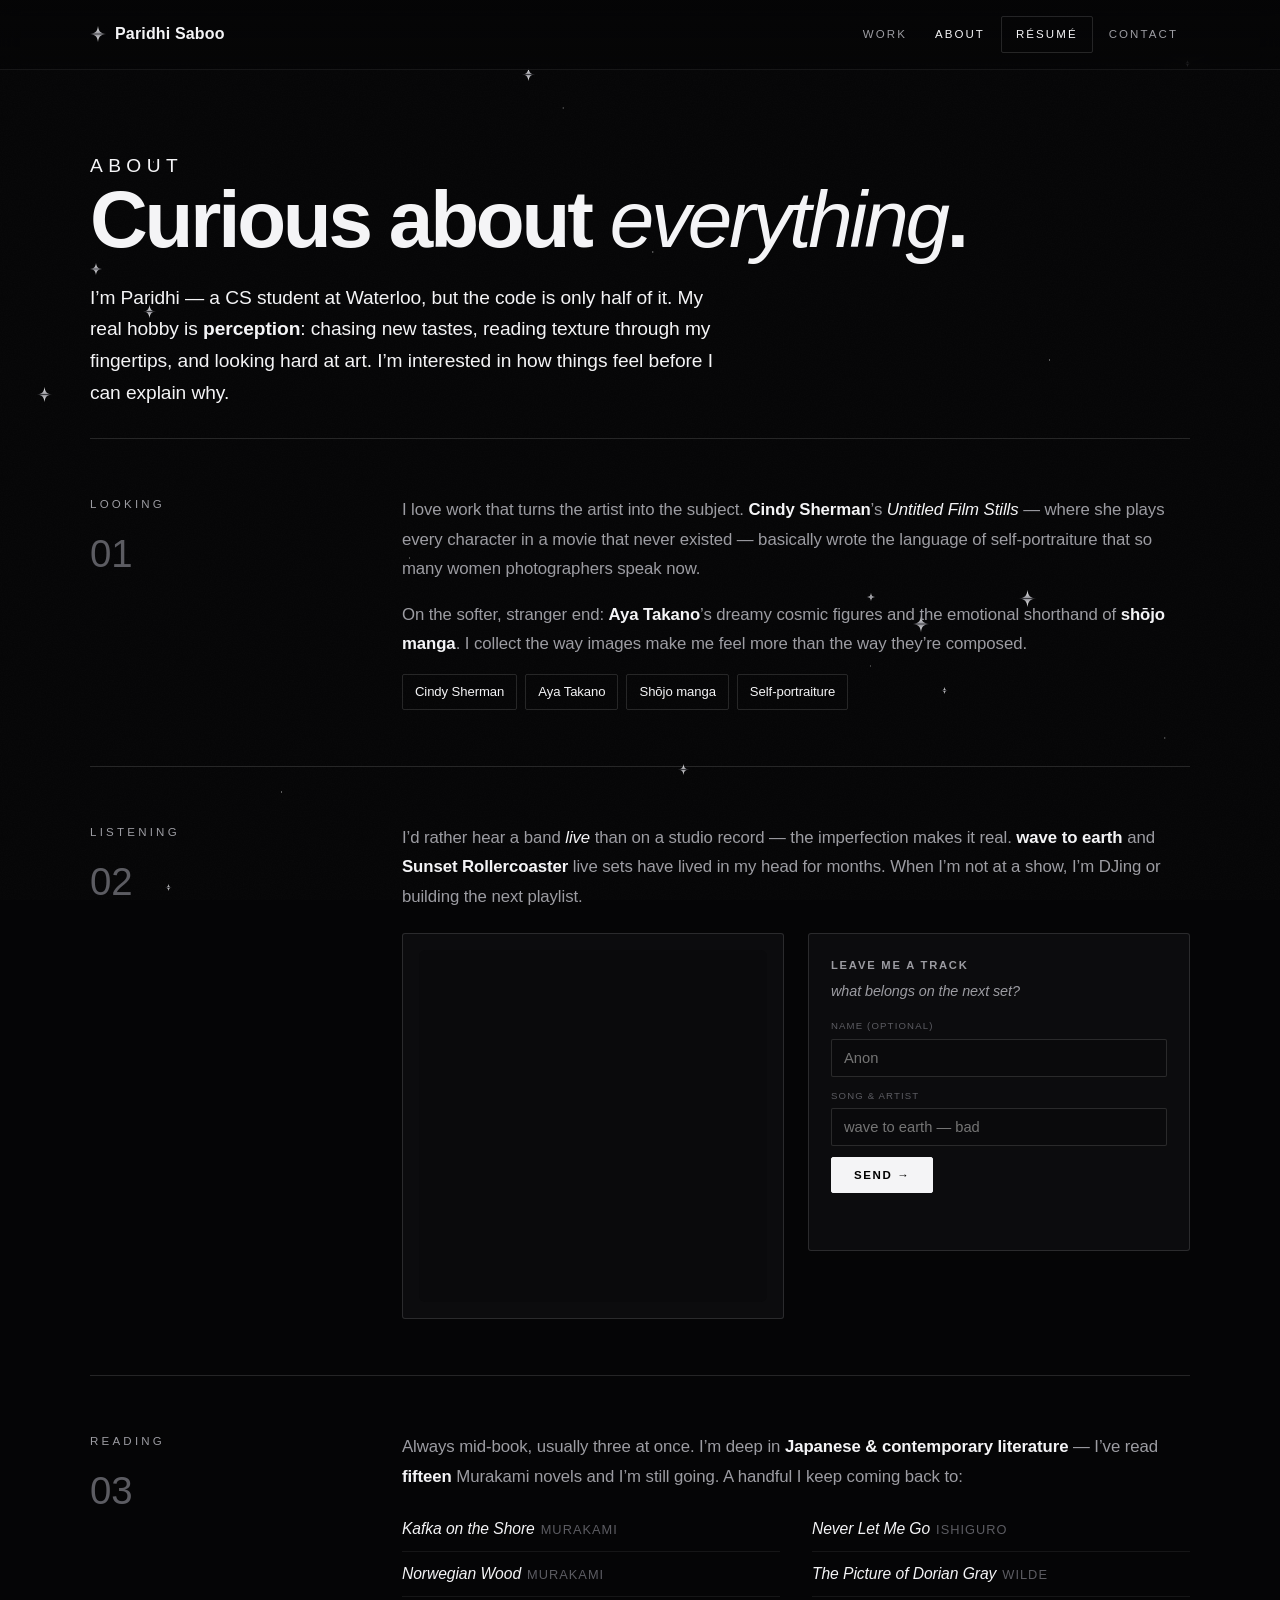
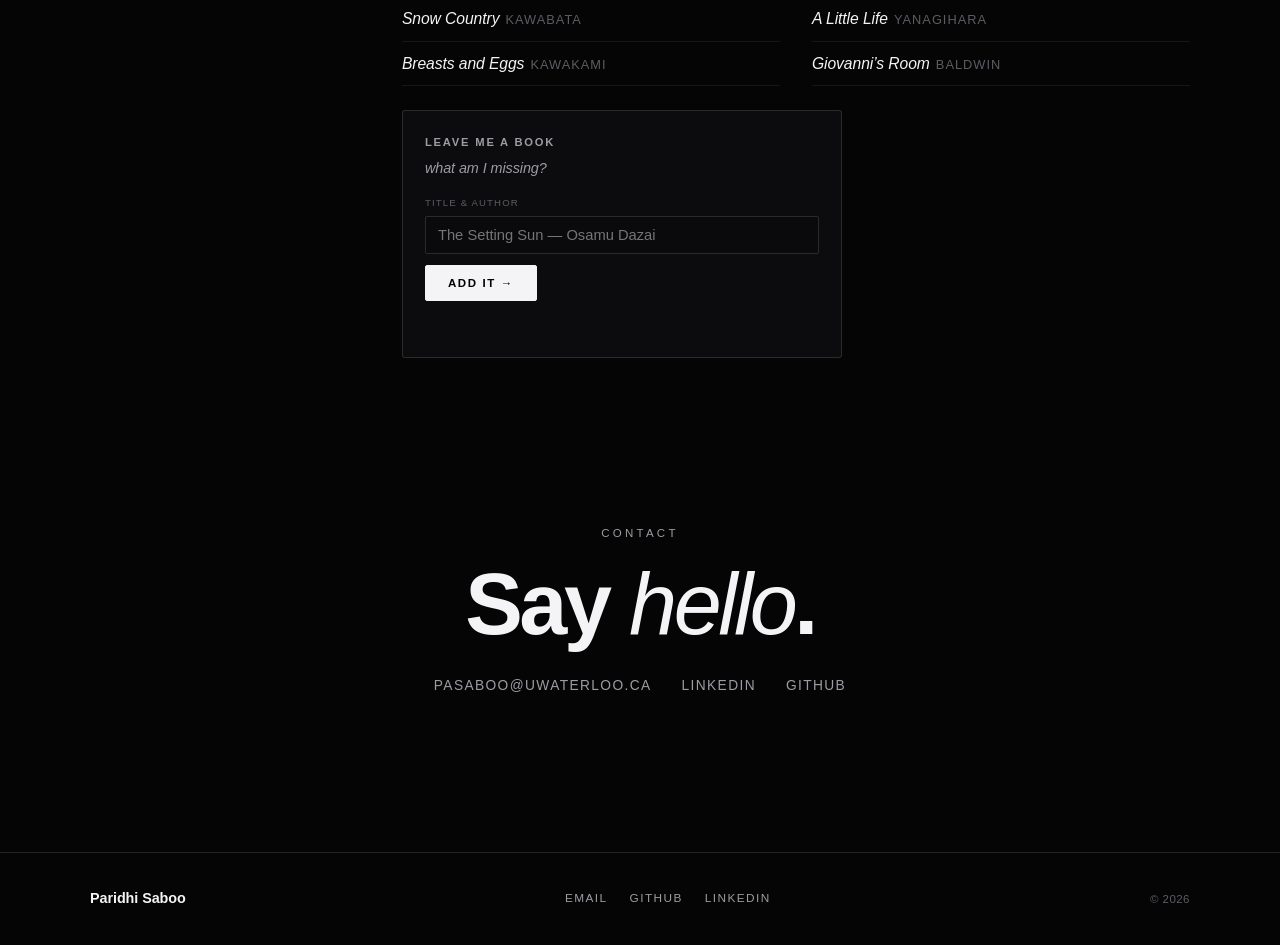
==== about.html @ 2d3c6f8d "Monochrome multi-page redesign + resume" ====
<!DOCTYPE html>
<html lang="en">
<head>
<meta charset="UTF-8" />
<meta name="viewport" content="width=device-width, initial-scale=1.0" />
<title>About — Paridhi Saboo</title>
<meta name="description" content="The other half of Paridhi Saboo — perception, art, live music, and a deep shelf of Japanese and contemporary literature." />
<link rel="stylesheet" href="styles.css" />
</head>
<body>
<svg width="0" height="0" style="position:absolute" aria-hidden="true"><defs>
  <linearGradient id="chrome" x1="0" y1="0" x2="0" y2="1">
    <stop offset="0" stop-color="#ffffff"/><stop offset=".44" stop-color="#9a9aa0"/><stop offset=".5" stop-color="#37373b"/><stop offset=".56" stop-color="#9a9aa0"/><stop offset="1" stop-color="#ffffff"/>
  </linearGradient>
  <symbol id="spark" viewBox="0 0 100 100"><path d="M50 0 C54 34 66 46 100 50 C66 54 54 66 50 100 C46 66 34 54 0 50 C34 46 46 34 50 0 Z" fill="url(#chrome)"/></symbol>
</defs></svg>

<div class="sky" aria-hidden="true"><div class="stars"></div><div class="grain"></div><div id="sparkles"></div></div>

<header class="nav">
  <div class="nav-in">
    <a class="wordmark" href="index.html"><span class="star"><svg width="16" height="16"><use href="#spark"/></svg></span> Paridhi Saboo</a>
    <nav class="nav-links">
      <a href="work.html">Work</a>
      <a href="about.html" class="active">About</a>
      <a href="resume.pdf" target="_blank" rel="noopener" class="res">Résumé</a>
      <a href="mailto:pasaboo@uwaterloo.ca">Contact</a>
    </nav>
  </div>
</header>

<main class="wrap">
<section class="about-hero reveal">
  <p class="eyebrow">About</p>
  <h1>Curious about <em>everything</em>.</h1>
  <p>I&rsquo;m Paridhi — a CS student at Waterloo, but the code is only half of it. My real hobby is <b>perception</b>: chasing new tastes, reading texture through my fingertips, and looking hard at art. I&rsquo;m interested in how things feel before I can explain why.</p>
</section>

<!-- LOOKING -->
<section class="about-block reveal">
  <div class="tag-col"><p class="eyebrow">Looking</p><span class="idx">01</span></div>
  <div class="body">
    <p>I love work that turns the artist into the subject. <b>Cindy Sherman</b>&rsquo;s <em>Untitled Film Stills</em> — where she plays every character in a movie that never existed — basically wrote the language of self-portraiture that so many women photographers speak now.</p>
    <p>On the softer, stranger end: <b>Aya Takano</b>&rsquo;s dreamy cosmic figures and the emotional shorthand of <b>shōjo manga</b>. I collect the way images make me feel more than the way they&rsquo;re composed.</p>
    <ul class="namelist"><li>Cindy Sherman</li><li>Aya Takano</li><li>Shōjo manga</li><li>Self-portraiture</li></ul>
  </div>
</section>

<!-- LISTENING -->
<section class="about-block reveal">
  <div class="tag-col"><p class="eyebrow">Listening</p><span class="idx">02</span></div>
  <div class="body">
    <p>I&rsquo;d rather hear a band <em>live</em> than on a studio record — the imperfection makes it real. <b>wave to earth</b> and <b>Sunset Rollercoaster</b> live sets have lived in my head for months. When I&rsquo;m not at a show, I&rsquo;m DJing or building the next playlist.</p>
    <div class="music-row">
      <div class="player-frame">
        <iframe title="Paridhi's playlist" src="https://open.spotify.com/embed/playlist/3LbTGxZdEREpLJGWOCsDWL?utm_source=generator&theme=0" height="352" allow="autoplay; clipboard-write; encrypted-media; fullscreen; picture-in-picture" loading="lazy"></iframe>
      </div>
      <div class="recbox">
        <h4>Leave me a track</h4>
        <p class="sub">what belongs on the next set?</p>
        <form id="songForm">
          <label for="s-name">Name (optional)</label>
          <input id="s-name" name="name" type="text" placeholder="Anon" autocomplete="name" />
          <label for="s-song">Song &amp; artist</label>
          <input id="s-song" name="song" type="text" placeholder="wave to earth — bad" required />
          <button type="submit">Send →</button>
          <p class="ok" id="s-ok" role="status"></p>
        </form>
      </div>
    </div>
  </div>
</section>

<!-- READING -->
<section class="about-block reveal">
  <div class="tag-col"><p class="eyebrow">Reading</p><span class="idx">03</span></div>
  <div class="body">
    <p>Always mid-book, usually three at once. I&rsquo;m deep in <b>Japanese &amp; contemporary literature</b> — I&rsquo;ve read <b>fifteen</b> Murakami novels and I&rsquo;m still going. A handful I keep coming back to:</p>
    <ul class="readlist">
      <li><span class="ti">Kafka on the Shore</span><span class="au">Murakami</span></li>
      <li><span class="ti">Norwegian Wood</span><span class="au">Murakami</span></li>
      <li><span class="ti">Snow Country</span><span class="au">Kawabata</span></li>
      <li><span class="ti">Breasts and Eggs</span><span class="au">Kawakami</span></li>
      <li><span class="ti">Never Let Me Go</span><span class="au">Ishiguro</span></li>
      <li><span class="ti">The Picture of Dorian Gray</span><span class="au">Wilde</span></li>
      <li><span class="ti">A Little Life</span><span class="au">Yanagihara</span></li>
      <li><span class="ti">Giovanni&rsquo;s Room</span><span class="au">Baldwin</span></li>
    </ul>
    <div class="recbox" style="margin-top:24px; max-width:440px">
      <h4>Leave me a book</h4>
      <p class="sub">what am I missing?</p>
      <form id="bookForm">
        <label for="b-title">Title &amp; author</label>
        <input id="b-title" name="title" type="text" placeholder="The Setting Sun — Osamu Dazai" required />
        <button type="submit">Add it →</button>
        <p class="ok" id="b-ok" role="status"></p>
      </form>
    </div>
  </div>
</section>

<section class="contact reveal">
  <p class="eyebrow">Contact</p>
  <h2>Say <em>hello</em>.</h2>
  <div class="clinks">
    <a href="mailto:pasaboo@uwaterloo.ca">pasaboo@uwaterloo.ca</a>
    <a href="https://www.linkedin.com/in/paridhisaboo" target="_blank" rel="noopener">LinkedIn</a>
    <a href="https://github.com/paridhisaboo" target="_blank" rel="noopener">GitHub</a>
  </div>
</section>
</main>

<footer class="foot">
  <div class="foot-in">
    <div class="fm">Paridhi Saboo</div>
    <div class="foot-links">
      <a href="mailto:pasaboo@uwaterloo.ca">Email</a>
      <a href="https://github.com/paridhisaboo" target="_blank" rel="noopener">GitHub</a>
      <a href="https://www.linkedin.com/in/paridhisaboo" target="_blank" rel="noopener">LinkedIn</a>
    </div>
    <div class="cp">© 2026</div>
  </div>
</footer>

<script src="script.js"></script>
</body>
</html>
---- styles.css ----
/* ================= Paridhi Saboo — shared styles =================
   Monochrome chrome. Helvetica. Black / white / grey. */
:root{
  --black:#050506;
  --panel:#0C0C0E;
  --panel-2:#141416;
  --white:#F4F4F6;
  --grey:#9C9CA2;
  --grey-dim:#5C5C62;
  --line:rgba(255,255,255,.13);
  --line-soft:rgba(255,255,255,.07);
  --sans:"Helvetica Neue",Helvetica,Arial,sans-serif;
  --chrome:linear-gradient(180deg,#ffffff 0%,#dcdce0 22%,#8b8b92 46%,#48484d 50%,#8b8b92 54%,#e2e2e6 78%,#ffffff 100%);
  --maxw:1160px;
}
*{box-sizing:border-box}
html{scroll-behavior:smooth}
body{
  margin:0; background:var(--black); color:var(--white);
  font-family:var(--sans); font-weight:400; line-height:1.65; letter-spacing:-.005em;
  -webkit-font-smoothing:antialiased; text-rendering:optimizeLegibility; overflow-x:hidden;
}
a{color:inherit; text-decoration:none}
img{max-width:100%}
::selection{background:#fff; color:#000}

/* starfield + chrome sparkles */
.sky{position:fixed; inset:0; z-index:0; pointer-events:none; overflow:hidden}
.sky .stars{position:absolute; inset:0; opacity:.7;
  background-image:
    radial-gradient(1px 1px at 12% 18%,#fff,transparent),radial-gradient(1px 1px at 32% 62%,#bfbfbf,transparent),
    radial-gradient(1px 1px at 51% 28%,#fff,transparent),radial-gradient(1px 1px at 68% 74%,#a8a8a8,transparent),
    radial-gradient(1px 1px at 82% 40%,#fff,transparent),radial-gradient(1px 1px at 91% 82%,#cfcfcf,transparent),
    radial-gradient(1px 1px at 22% 88%,#fff,transparent),radial-gradient(1px 1px at 44% 12%,#bdbdbd,transparent);
  background-repeat:no-repeat}
.sky .grain{position:absolute; inset:0; opacity:.4; mix-blend-mode:overlay;
  background-image:url("data:image/svg+xml,%3Csvg xmlns='http://www.w3.org/2000/svg' width='180' height='180'%3E%3Cfilter id='n'%3E%3CfeTurbulence type='fractalNoise' baseFrequency='0.82' numOctaves='2'/%3E%3CfeColorMatrix type='saturate' values='0'/%3E%3C/filter%3E%3Crect width='100%25' height='100%25' filter='url(%23n)' opacity='0.06'/%3E%3C/svg%3E")}
#sparkles svg{position:absolute; animation:tw 5s ease-in-out infinite}
@keyframes tw{0%,100%{opacity:.35; transform:scale(.85) rotate(var(--r,0deg))}50%{opacity:1; transform:scale(1.05) rotate(var(--r,0deg))}}

main,header,footer{position:relative; z-index:1}
.wrap{max-width:var(--maxw); margin:0 auto; padding:0 30px}
.chrome{background:var(--chrome); -webkit-background-clip:text; background-clip:text; -webkit-text-fill-color:transparent; color:transparent}
.star{display:inline-block; line-height:0}

/* ---------------- nav ---------------- */
.nav{position:sticky; top:0; z-index:60; backdrop-filter:blur(12px);
  background:linear-gradient(rgba(5,5,6,.92),rgba(5,5,6,.55)); border-bottom:1px solid var(--line-soft)}
.nav-in{max-width:var(--maxw); margin:0 auto; padding:16px 30px; display:flex; align-items:center; justify-content:space-between}
.wordmark{font-weight:700; font-size:1rem; letter-spacing:.01em; display:flex; align-items:center; gap:9px}
.nav-links{display:flex; gap:4px; align-items:center}
.nav-links a{font-size:.72rem; font-weight:500; text-transform:uppercase; letter-spacing:.18em; color:var(--grey); padding:8px 12px; transition:.16s}
.nav-links a:hover{color:var(--white)}
.nav-links a.active{color:var(--white)}
.nav-links a.res{color:var(--white); border:1px solid var(--line); border-radius:2px; padding:8px 14px}
.nav-links a.res:hover{background:var(--white); color:#000}
@media(max-width:560px){
  .nav-in{flex-wrap:wrap; gap:10px 0}
  .nav-links{flex-wrap:wrap; gap:0}
  .nav-links a{padding:6px 9px; letter-spacing:.1em; font-size:.66rem}
  .nav-links a.res{padding:6px 10px}
}

/* ---------------- buttons ---------------- */
.btn{display:inline-block; font-size:.74rem; font-weight:600; text-transform:uppercase; letter-spacing:.16em;
  padding:15px 28px; border:1px solid var(--white); color:var(--white); background:transparent; border-radius:2px; cursor:pointer; transition:.18s}
.btn:hover{background:var(--white); color:#000}
.btn.primary{background:var(--white); color:#000}
.btn.primary:hover{background:transparent; color:var(--white)}
.btn:focus-visible{outline:2px solid var(--grey); outline-offset:3px}

/* ---------------- section header ---------------- */
.eyebrow{font-size:.72rem; font-weight:500; text-transform:uppercase; letter-spacing:.28em; color:var(--grey); margin:0}
.sec{padding:96px 0 8px}
.sec-head{margin-bottom:52px}
.sec-head .eyebrow{margin-bottom:16px}
.sec-head h2{font-family:var(--sans); font-weight:700; font-size:clamp(2rem,5vw,3.2rem); margin:0; letter-spacing:-.03em; line-height:.98}
.sec-head h2 em{font-weight:300; font-style:italic}

/* ---------------- hero (home) ---------------- */
.hero{min-height:88vh; display:flex; align-items:center; padding:70px 0 40px; position:relative}
.hero-grid{display:grid; grid-template-columns:1.25fr .75fr; gap:40px; align-items:center; width:100%}
@media(max-width:900px){ .hero-grid{grid-template-columns:1fr} .hero{min-height:auto; padding-top:56px} }
.hero .eyebrow{margin-bottom:22px}
.hero h1{font-weight:700; font-size:clamp(3.4rem,10vw,7rem); line-height:.9; letter-spacing:-.045em; margin:0 0 26px}
.hero h1 em{font-weight:300; font-style:italic; letter-spacing:-.02em}
.hero .lede{font-size:clamp(1.05rem,2vw,1.28rem); font-weight:300; color:var(--white); max-width:44ch; margin:0 0 16px}
.hero .lede b{font-weight:700}
.hero .sub{font-size:.98rem; color:var(--grey); max-width:48ch; margin:0 0 34px}
.hero .cta{display:flex; gap:14px; flex-wrap:wrap}
.hero-art{display:grid; place-items:center; min-height:300px}
.spin-slow{animation:spin 20s linear infinite; transform-origin:center}
@keyframes spin{to{transform:rotate(360deg)}}

/* ---------------- home: selected work list ---------------- */
.work-list{border-top:1px solid var(--line)}
.work-row{display:grid; grid-template-columns:44px 1.1fr 1.5fr auto; gap:20px; align-items:center;
  padding:26px 8px; border-bottom:1px solid var(--line); transition:.2s; position:relative}
.work-row:hover{background:var(--panel); padding-left:20px; padding-right:20px}
.work-row .wr-num{font-size:.82rem; color:var(--grey-dim); font-weight:500}
.work-row .wr-title{font-size:1.5rem; font-weight:700; letter-spacing:-.02em}
.work-row:hover .wr-title{background:var(--chrome); -webkit-background-clip:text; background-clip:text; -webkit-text-fill-color:transparent}
.work-row .wr-desc{font-size:.98rem; color:var(--grey); font-style:italic; font-weight:300}
.work-row .wr-arrow{font-size:1.2rem; color:var(--grey); transition:.2s}
.work-row:hover .wr-arrow{color:var(--white); transform:translate(3px,-3px)}
@media(max-width:760px){ .work-row{grid-template-columns:34px 1fr auto; gap:12px} .work-row .wr-desc{display:none} }

/* tags */
.tags{display:flex; flex-wrap:wrap; gap:7px}
.tag{font-size:.66rem; font-weight:500; text-transform:uppercase; letter-spacing:.1em; color:var(--grey); border:1px solid var(--line); padding:4px 9px; border-radius:2px}

/* ---------------- skills strip ---------------- */
.skills{display:grid; grid-template-columns:repeat(4,1fr); gap:0; border:1px solid var(--line)}
@media(max-width:760px){ .skills{grid-template-columns:1fr 1fr} }
.skillcol{padding:24px; border-right:1px solid var(--line)}
.skillcol:last-child{border-right:0}
@media(max-width:760px){ .skillcol{border-right:1px solid var(--line); border-bottom:1px solid var(--line)} }
.skillcol h4{font-size:.68rem; font-weight:600; text-transform:uppercase; letter-spacing:.16em; color:var(--grey); margin:0 0 14px}
.skillcol ul{list-style:none; margin:0; padding:0; display:flex; flex-direction:column; gap:7px}
.skillcol li{font-size:.92rem; color:var(--white)}

/* ---------------- work page: project blocks ---------------- */
.project{padding:60px 0; border-top:1px solid var(--line); display:grid; grid-template-columns:1fr 1fr; gap:48px; align-items:start; scroll-margin-top:90px}
.project:first-of-type{border-top:0}
.project.flip .p-info{order:2}.project.flip .p-graphic{order:1}
@media(max-width:840px){ .project,.project.flip{grid-template-columns:1fr; gap:30px} .project.flip .p-info{order:1}.project.flip .p-graphic{order:2} }
.p-info .p-top{display:flex; align-items:baseline; gap:14px; margin-bottom:8px}
.p-info .p-num{font-size:.82rem; color:var(--grey-dim)}
.p-info h3{font-size:2rem; font-weight:700; letter-spacing:-.025em; margin:0; line-height:1}
.p-info .hook{font-size:1.18rem; font-weight:300; font-style:italic; color:var(--white); margin:0 0 18px}
.p-info .elab{font-size:.98rem; color:var(--grey); margin:0 0 20px; line-height:1.72}
.p-info ul{list-style:none; margin:0 0 22px; padding:0; display:flex; flex-direction:column; gap:9px}
.p-info li{position:relative; padding-left:22px; font-size:.94rem; color:var(--white)}
.p-info li::before{content:"✦"; position:absolute; left:0; top:1px; font-size:.72rem; background:var(--chrome); -webkit-background-clip:text; background-clip:text; -webkit-text-fill-color:transparent}
.p-info li b{font-weight:700}
.p-meta{display:flex; align-items:center; justify-content:space-between; gap:16px; flex-wrap:wrap; margin-top:6px}
.repo{font-size:.72rem; font-weight:600; text-transform:uppercase; letter-spacing:.14em; color:var(--white); border-bottom:1px solid var(--white); padding-bottom:3px; transition:.16s}
.repo:hover{color:var(--grey); border-color:var(--grey)}

/* infographic */
.p-graphic{background:var(--panel); border:1px solid var(--line); border-radius:3px; padding:30px 28px; position:relative}
.p-graphic .gt{font-size:.64rem; font-weight:500; text-transform:uppercase; letter-spacing:.2em; color:var(--grey-dim); margin:0 0 22px; text-align:center}
.p-graphic .corner{position:absolute; top:16px; right:18px}

.bars{display:flex; flex-direction:column; gap:15px}
.barrow{display:flex; align-items:center; gap:12px}
.barrow .lab{flex:0 0 66px; font-size:.72rem; text-transform:uppercase; letter-spacing:.06em; color:var(--grey); text-align:right}
.track{flex:1; height:20px; background:rgba(255,255,255,.06); border:1px solid var(--line-soft); overflow:hidden}
.meter{height:100%; width:0; transition:width 1.2s cubic-bezier(.2,.8,.25,1)}
.in .meter.slow{width:100%; background:repeating-linear-gradient(45deg,#4a4a4e 0 7px,#3a3a3e 7px 14px)}
.in .meter.fast{width:8%; background:var(--white)}
.val{flex:0 0 52px; font-size:.74rem; color:var(--white)}
.speedup{margin-top:18px; text-align:center}
.speedup b{font-size:1.9rem; font-weight:700; letter-spacing:-.02em}
.speedup span{display:block; font-size:.6rem; text-transform:uppercase; letter-spacing:.18em; color:var(--grey-dim); margin-top:4px}

.donutwrap{display:flex; align-items:center; gap:22px; justify-content:center; flex-wrap:wrap}
.donut{position:relative; width:124px; height:124px}
.donut svg{transform:rotate(-90deg)}
.donut .arc{stroke:var(--white); stroke-dasharray:326.7; stroke-dashoffset:326.7; transition:stroke-dashoffset 1.5s ease .1s}
.in .donut .arc{stroke-dashoffset:19.6}
.donut .ctr{position:absolute; inset:0; display:grid; place-items:center; text-align:center}
.donut .ctr b{font-size:1.8rem; font-weight:700; letter-spacing:-.02em}
.donut .ctr span{font-size:.56rem; text-transform:uppercase; letter-spacing:.14em; color:var(--grey-dim)}
.legend{display:flex; flex-direction:column; gap:10px; font-size:.82rem; color:var(--grey)}
.legend i{display:inline-block; width:10px; height:10px; margin-right:9px; border:1px solid var(--line)}
.substat{margin-top:18px; text-align:center; font-size:.72rem; color:var(--grey-dim)}
.substat b{color:var(--white)}

.pipe{display:flex; align-items:stretch; justify-content:center; gap:5px; flex-wrap:wrap}
.pnode{flex:1; min-width:66px; text-align:center; background:rgba(255,255,255,.03); border:1px solid var(--line); padding:12px 6px; opacity:0; transform:translateY(9px); transition:.5s}
.in .pnode{opacity:1; transform:none}
.in .pnode:nth-child(1){transition-delay:.05s}.in .pnode:nth-child(2){transition-delay:.2s}.in .pnode:nth-child(3){transition-delay:.35s}.in .pnode:nth-child(4){transition-delay:.5s}.in .pnode:nth-child(5){transition-delay:.65s}
.pnode .ic{font-size:1.2rem; filter:grayscale(1) contrast(1.1)}
.pnode .t{font-size:.6rem; text-transform:uppercase; letter-spacing:.04em; color:var(--grey); margin-top:5px; line-height:1.2}
.pbadges{display:flex; gap:6px; justify-content:center; flex-wrap:wrap; margin-top:18px}
.pbadge{font-size:.62rem; text-transform:uppercase; letter-spacing:.08em; color:var(--grey); border:1px solid var(--line); padding:4px 9px}

.arch{display:grid; grid-template-columns:1fr 1fr; gap:10px}
.abox{background:rgba(255,255,255,.03); border:1px solid var(--line); padding:13px 8px; text-align:center; font-size:.72rem; color:var(--white); opacity:0; transform:scale(.93); transition:.45s}
.in .abox{opacity:1; transform:none}
.in .abox:nth-child(2){transition-delay:.12s}.in .abox:nth-child(3){transition-delay:.24s}.in .abox:nth-child(4){transition-delay:.36s}
.abox .ic{font-size:1.1rem; display:block; margin-bottom:4px; filter:grayscale(1)}
.arch-note{grid-column:1/-1; text-align:center; font-size:.66rem; text-transform:uppercase; letter-spacing:.08em; color:var(--grey-dim); margin-top:6px}
.arch-note b{color:var(--white)}

/* ---------------- about page ---------------- */
.about-hero{padding:80px 0 30px}
.about-hero h1{font-size:clamp(2.6rem,7vw,5rem); font-weight:700; letter-spacing:-.04em; line-height:.95; margin:0 0 24px}
.about-hero h1 em{font-weight:300; font-style:italic}
.about-hero p{font-size:1.2rem; font-weight:300; color:var(--white); max-width:60ch; margin:0}
.about-block{padding:56px 0; border-top:1px solid var(--line); display:grid; grid-template-columns:.34fr 1fr; gap:44px}
@media(max-width:800px){ .about-block{grid-template-columns:1fr; gap:18px} }
.about-block .tag-col .eyebrow{margin:0}
.about-block .tag-col .idx{font-size:2.4rem; font-weight:300; color:var(--grey-dim); margin-top:8px; display:block}
.about-block .body p{font-size:1.05rem; color:var(--grey); margin:0 0 16px; line-height:1.75}
.about-block .body p b{color:var(--white); font-weight:600}
.about-block .body p em{color:var(--white); font-style:italic}
.namelist{list-style:none; margin:14px 0 0; padding:0; display:flex; flex-wrap:wrap; gap:8px}
.namelist li{font-size:.82rem; color:var(--white); border:1px solid var(--line); padding:6px 12px; border-radius:2px}
.readlist{list-style:none; margin:16px 0 0; padding:0; columns:2; column-gap:32px}
@media(max-width:600px){ .readlist{columns:1} }
.readlist li{break-inside:avoid; padding:9px 0; border-bottom:1px solid var(--line-soft); font-size:.98rem}
.readlist .ti{font-weight:400; font-style:italic}
.readlist .au{font-size:.8rem; color:var(--grey-dim); text-transform:uppercase; letter-spacing:.08em; margin-left:6px}

/* music */
.music-row{display:grid; grid-template-columns:1fr 1fr; gap:24px; align-items:start; margin-top:22px}
@media(max-width:700px){ .music-row{grid-template-columns:1fr} }
.player-frame{border:1px solid var(--line); border-radius:3px; padding:16px; background:var(--panel)}
.player-frame iframe{border:0; border-radius:6px; width:100%; display:block; background:#0a0a0c}
.recbox{border:1px solid var(--line); border-radius:3px; padding:22px; background:var(--panel)}
.recbox h4{font-size:.7rem; text-transform:uppercase; letter-spacing:.16em; color:var(--grey); margin:0 0 4px; font-weight:600}
.recbox p.sub{font-size:.9rem; color:var(--grey); margin:0 0 14px; font-style:italic}
.recbox label{display:block; font-size:.6rem; text-transform:uppercase; letter-spacing:.12em; color:var(--grey-dim); margin:0 0 5px}
.recbox input,.recbox textarea{width:100%; font-family:var(--sans); font-size:.92rem; padding:10px 12px; border:1px solid var(--line); background:#0a0a0c; color:var(--white); margin-bottom:11px; border-radius:2px; resize:vertical}
.recbox input:focus,.recbox textarea:focus{outline:none; border-color:var(--white)}
.recbox button{font-family:var(--sans); font-size:.72rem; font-weight:600; text-transform:uppercase; letter-spacing:.14em; padding:11px 22px; border:1px solid var(--white); background:var(--white); color:#000; cursor:pointer; border-radius:2px; transition:.16s}
.recbox button:hover{background:transparent; color:var(--white)}
.recbox .ok{font-size:.8rem; color:var(--white); margin:10px 0 0; min-height:1.1em}

/* ---------------- contact block ---------------- */
.contact{text-align:center; padding:110px 0 90px}
.contact .eyebrow{margin-bottom:20px}
.contact h2{font-size:clamp(2.6rem,8vw,5.4rem); font-weight:700; letter-spacing:-.04em; margin:0 0 30px; line-height:.95}
.contact h2 em{font-weight:300; font-style:italic}
.contact .clinks{display:flex; gap:30px; justify-content:center; flex-wrap:wrap}
.contact .clinks a{font-size:.86rem; text-transform:uppercase; letter-spacing:.1em; color:var(--grey); border-bottom:1px solid transparent; padding-bottom:3px; transition:.16s}
.contact .clinks a:hover{color:var(--white); border-color:var(--white)}
.contact .avail{margin-top:30px; font-size:.72rem; text-transform:uppercase; letter-spacing:.16em; color:var(--grey-dim)}
.contact .avail .dot{display:inline-block; width:7px; height:7px; border-radius:50%; background:var(--white); margin-right:8px; animation:pulse 2.4s infinite}
@keyframes pulse{0%{box-shadow:0 0 0 0 rgba(255,255,255,.5)}70%{box-shadow:0 0 0 7px rgba(255,255,255,0)}100%{box-shadow:0 0 0 0 rgba(255,255,255,0)}}

/* ---------------- footer ---------------- */
.foot{border-top:1px solid var(--line); margin-top:60px}
.foot-in{max-width:var(--maxw); margin:0 auto; padding:34px 30px; display:flex; align-items:center; justify-content:space-between; gap:20px; flex-wrap:wrap}
.foot-in .fm{font-weight:700; font-size:.9rem}
.foot-links{display:flex; gap:22px}
.foot-links a{font-size:.74rem; text-transform:uppercase; letter-spacing:.12em; color:var(--grey); transition:.16s}
.foot-links a:hover{color:var(--white)}
.foot .cp{font-size:.72rem; color:var(--grey-dim); letter-spacing:.04em}

.reveal{opacity:0; transform:translateY(20px)}
.reveal.in{opacity:1; transform:none; transition:opacity .7s ease, transform .7s cubic-bezier(.2,.8,.25,1)}

@media(prefers-reduced-motion:reduce){
  *{animation:none !important; scroll-behavior:auto !important; transition:none !important}
  .reveal{opacity:1 !important; transform:none !important}
}
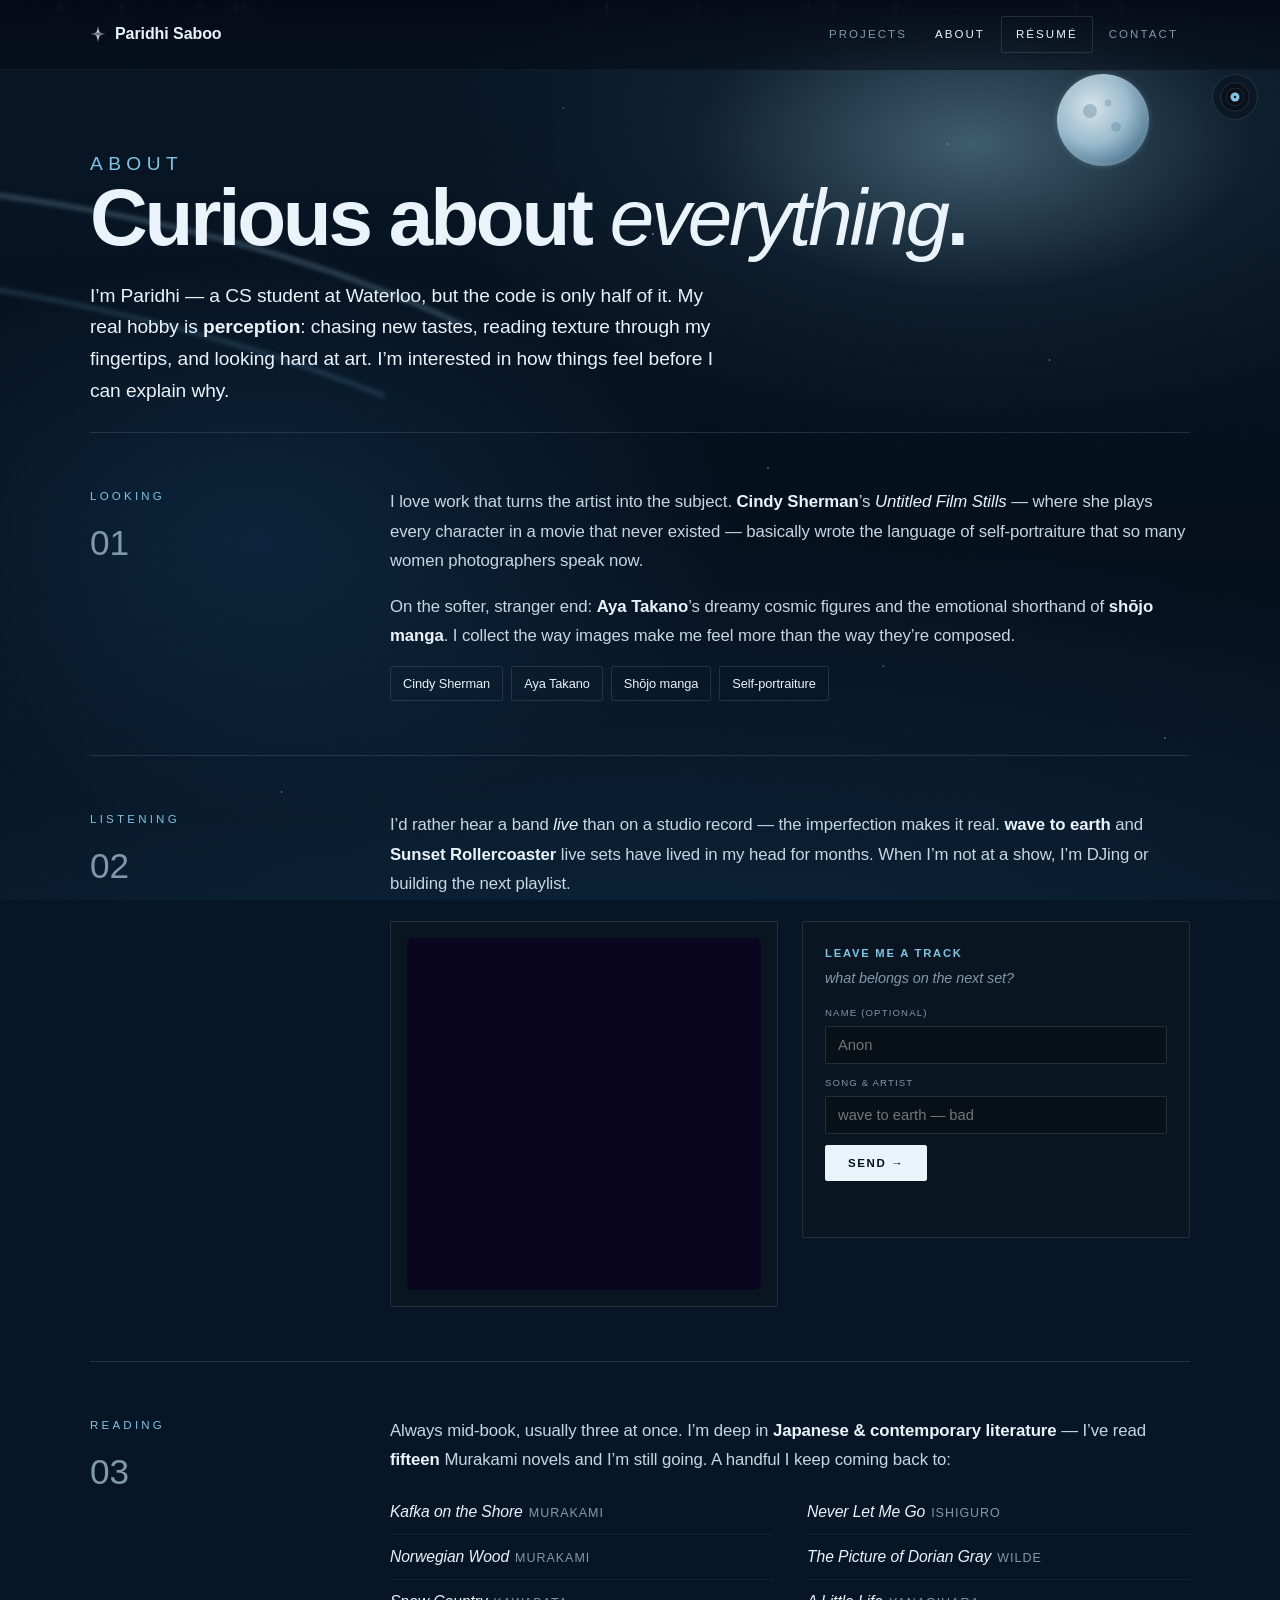
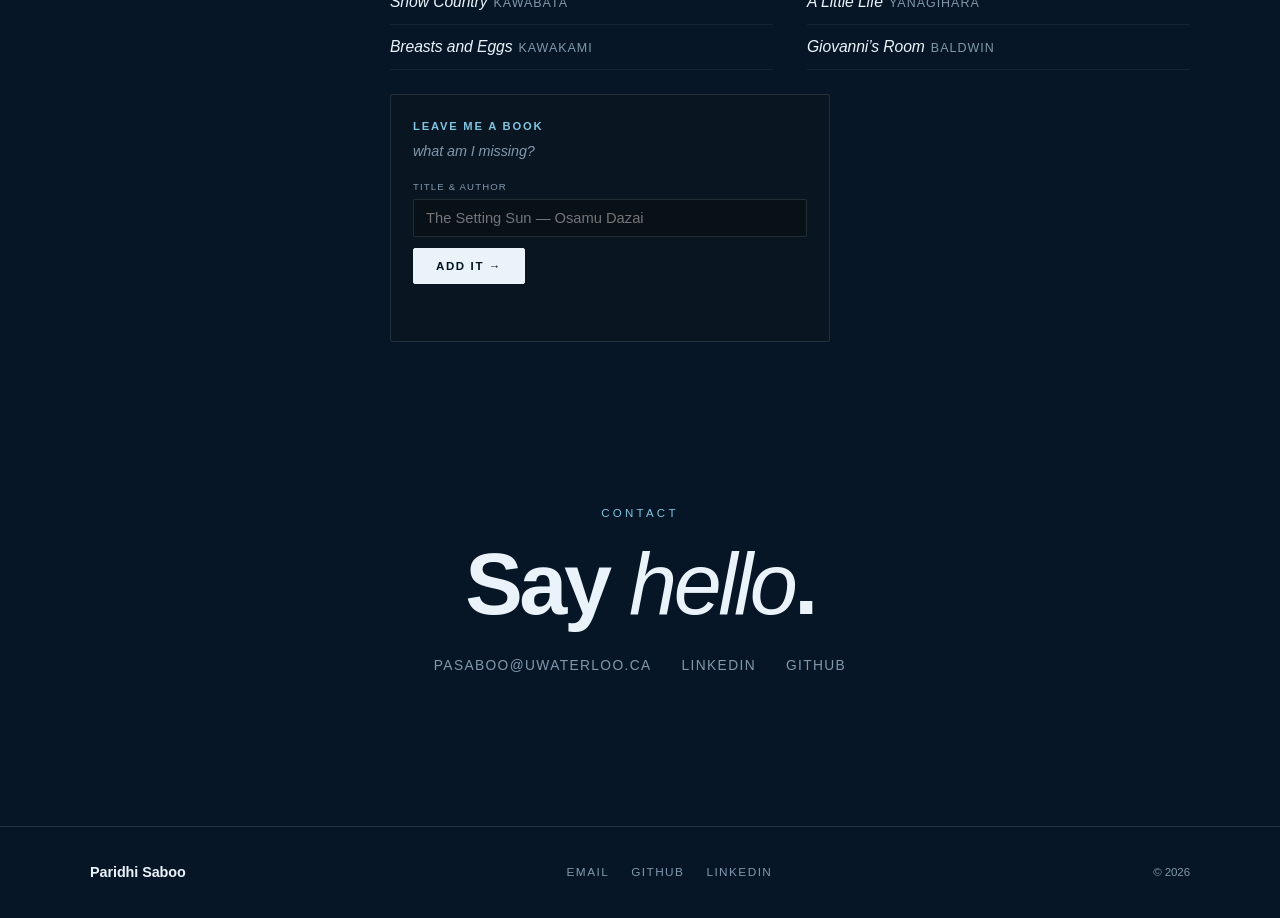
==== commit 79b446f6: "Cyanotype + chrome redesign, projects-first, vinyl player" ====
--- a/about.html
+++ b/about.html
@@ -7,21 +7,36 @@
 <meta name="description" content="The other half of Paridhi Saboo — perception, art, live music, and a deep shelf of Japanese and contemporary literature." />
 <link rel="stylesheet" href="styles.css" />
 </head>
-<body>
+<body class="about">
 <svg width="0" height="0" style="position:absolute" aria-hidden="true"><defs>
   <linearGradient id="chrome" x1="0" y1="0" x2="0" y2="1">
-    <stop offset="0" stop-color="#ffffff"/><stop offset=".44" stop-color="#9a9aa0"/><stop offset=".5" stop-color="#37373b"/><stop offset=".56" stop-color="#9a9aa0"/><stop offset="1" stop-color="#ffffff"/>
+    <stop offset="0" stop-color="#ffffff"/><stop offset=".32" stop-color="#c4ccd4"/><stop offset=".47" stop-color="#6b727b"/>
+    <stop offset=".5" stop-color="#232a31"/><stop offset=".53" stop-color="#6b727b"/><stop offset=".7" stop-color="#dbe1e7"/><stop offset="1" stop-color="#ffffff"/>
   </linearGradient>
-  <symbol id="spark" viewBox="0 0 100 100"><path d="M50 0 C54 34 66 46 100 50 C66 54 54 66 50 100 C46 66 34 54 0 50 C34 46 46 34 50 0 Z" fill="url(#chrome)"/></symbol>
+  <symbol id="spark" viewBox="0 0 100 100"><path d="M50 2 C55 40 60 45 98 50 C60 55 55 60 50 98 C45 60 40 55 2 50 C40 45 45 40 50 2 Z" fill="url(#chrome)"/></symbol>
+  <radialGradient id="moon" cx="38%" cy="36%" r="66%"><stop offset="0" stop-color="#EAF6FB"/><stop offset="60%" stop-color="#A8C9DC"/><stop offset="100%" stop-color="#5E86A0"/></radialGradient>
+  <filter id="soft"><feGaussianBlur stdDeviation="2.2"/></filter>
 </defs></svg>
 
-<div class="sky" aria-hidden="true"><div class="stars"></div><div class="grain"></div><div id="sparkles"></div></div>
+<div class="sky" aria-hidden="true">
+  <div class="neb"></div><div class="stars"></div>
+  <svg style="position:absolute; top:5%; right:8%; width:150px; height:150px; opacity:.9" viewBox="0 0 150 150">
+    <circle cx="75" cy="75" r="46" fill="url(#moon)"/>
+    <circle cx="75" cy="75" r="46" fill="none" stroke="#EAF6FB" stroke-width="1" opacity=".5" filter="url(#soft)"/>
+    <circle cx="62" cy="66" r="7" fill="#5E86A0" opacity=".4"/><circle cx="88" cy="82" r="5" fill="#5E86A0" opacity=".35"/><circle cx="80" cy="58" r="3.5" fill="#5E86A0" opacity=".3"/>
+  </svg>
+  <svg style="position:absolute; top:16%; left:0; width:70%; height:40%; opacity:.5" viewBox="0 0 700 300" preserveAspectRatio="none">
+    <path d="M-20 40 Q200 70 360 150" fill="none" stroke="#A8DCEF" stroke-width="2" stroke-linecap="round" filter="url(#soft)"/>
+    <path d="M-10 120 Q160 150 300 210" fill="none" stroke="#7FC4E0" stroke-width="1.4" stroke-linecap="round" filter="url(#soft)"/>
+  </svg>
+  <div class="grain"></div><div id="sparkles"></div>
+</div>
 
 <header class="nav">
   <div class="nav-in">
     <a class="wordmark" href="index.html"><span class="star"><svg width="16" height="16"><use href="#spark"/></svg></span> Paridhi Saboo</a>
     <nav class="nav-links">
-      <a href="work.html">Work</a>
+      <a href="index.html#projects">Projects</a>
       <a href="about.html" class="active">About</a>
       <a href="resume.pdf" target="_blank" rel="noopener" class="res">Résumé</a>
       <a href="mailto:pasaboo@uwaterloo.ca">Contact</a>
@@ -32,13 +47,12 @@
 <main class="wrap">
 <section class="about-hero reveal">
   <p class="eyebrow">About</p>
-  <h1>Curious about <em>everything</em>.</h1>
+  <h1 data-decode>Curious about <em>everything</em>.</h1>
   <p>I&rsquo;m Paridhi — a CS student at Waterloo, but the code is only half of it. My real hobby is <b>perception</b>: chasing new tastes, reading texture through my fingertips, and looking hard at art. I&rsquo;m interested in how things feel before I can explain why.</p>
 </section>
 
-<!-- LOOKING -->
 <section class="about-block reveal">
-  <div class="tag-col"><p class="eyebrow">Looking</p><span class="idx">01</span></div>
+  <div class="tcol"><p class="eyebrow">Looking</p><span class="idx">01</span></div>
   <div class="body">
     <p>I love work that turns the artist into the subject. <b>Cindy Sherman</b>&rsquo;s <em>Untitled Film Stills</em> — where she plays every character in a movie that never existed — basically wrote the language of self-portraiture that so many women photographers speak now.</p>
     <p>On the softer, stranger end: <b>Aya Takano</b>&rsquo;s dreamy cosmic figures and the emotional shorthand of <b>shōjo manga</b>. I collect the way images make me feel more than the way they&rsquo;re composed.</p>
@@ -46,9 +60,8 @@
   </div>
 </section>
 
-<!-- LISTENING -->
 <section class="about-block reveal">
-  <div class="tag-col"><p class="eyebrow">Listening</p><span class="idx">02</span></div>
+  <div class="tcol"><p class="eyebrow">Listening</p><span class="idx">02</span></div>
   <div class="body">
     <p>I&rsquo;d rather hear a band <em>live</em> than on a studio record — the imperfection makes it real. <b>wave to earth</b> and <b>Sunset Rollercoaster</b> live sets have lived in my head for months. When I&rsquo;m not at a show, I&rsquo;m DJing or building the next playlist.</p>
     <div class="music-row">
@@ -71,9 +84,8 @@
   </div>
 </section>
 
-<!-- READING -->
 <section class="about-block reveal">
-  <div class="tag-col"><p class="eyebrow">Reading</p><span class="idx">03</span></div>
+  <div class="tcol"><p class="eyebrow">Reading</p><span class="idx">03</span></div>
   <div class="body">
     <p>Always mid-book, usually three at once. I&rsquo;m deep in <b>Japanese &amp; contemporary literature</b> — I&rsquo;ve read <b>fifteen</b> Murakami novels and I&rsquo;m still going. A handful I keep coming back to:</p>
     <ul class="readlist">
@@ -101,7 +113,7 @@
 
 <section class="contact reveal">
   <p class="eyebrow">Contact</p>
-  <h2>Say <em>hello</em>.</h2>
+  <h2 data-decode>Say <em>hello</em>.</h2>
   <div class="clinks">
     <a href="mailto:pasaboo@uwaterloo.ca">pasaboo@uwaterloo.ca</a>
     <a href="https://www.linkedin.com/in/paridhisaboo" target="_blank" rel="noopener">LinkedIn</a>
@@ -122,6 +134,20 @@
   </div>
 </footer>
 
+<div class="vinyl" id="vinyl">
+  <button class="vinyl-btn" id="vinylBtn" aria-label="Play my playlist">
+    <svg class="disc" width="30" height="30" viewBox="0 0 40 40" aria-hidden="true">
+      <circle cx="20" cy="20" r="19" fill="#0a0f18" stroke="#2a3a4a"/>
+      <circle cx="20" cy="20" r="12" fill="none" stroke="#26333f"/>
+      <circle cx="20" cy="20" r="6" fill="#7FC4E0"/><circle cx="20" cy="20" r="1.6" fill="#0a0f18"/>
+    </svg>
+  </button>
+  <div class="vinyl-pop" id="vinylPop">
+    <div class="vh"><span>now spinning</span><button class="vx" id="vinylClose" aria-label="Close">×</button></div>
+    <iframe id="vinylPlayer" title="mini player" data-src="https://open.spotify.com/embed/playlist/3LbTGxZdEREpLJGWOCsDWL?utm_source=generator&theme=0" height="152" allow="autoplay; clipboard-write; encrypted-media; fullscreen; picture-in-picture"></iframe>
+  </div>
+</div>
+
 <script src="script.js"></script>
 </body>
 </html>
--- a/styles.css
+++ b/styles.css
@@ -1,249 +1,216 @@
-/* ================= Paridhi Saboo — shared styles =================
-   Monochrome chrome. Helvetica. Black / white / grey. */
+/* ============ Paridhi Saboo — cyanotype universe + liquid chrome ============ */
 :root{
-  --black:#050506;
-  --panel:#0C0C0E;
-  --panel-2:#141416;
-  --white:#F4F4F6;
-  --grey:#9C9CA2;
-  --grey-dim:#5C5C62;
-  --line:rgba(255,255,255,.13);
-  --line-soft:rgba(255,255,255,.07);
+  --void:#050A14;
+  --void-2:#0A1522;
+  --void-3:#0E1D2E;
+  --ice:#EAF3FA;
+  --ice-2:#C6D6E2;
+  --ice-dim:#8098AC;
+  --prussian:#123A5A;
+  --cyan:#7FC4E0;
+  --cyan-glow:#A8DCEF;
+  --line:rgba(234,243,250,.12);
+  --line-soft:rgba(234,243,250,.06);
   --sans:"Helvetica Neue",Helvetica,Arial,sans-serif;
-  --chrome:linear-gradient(180deg,#ffffff 0%,#dcdce0 22%,#8b8b92 46%,#48484d 50%,#8b8b92 54%,#e2e2e6 78%,#ffffff 100%);
+  --chrome:linear-gradient(178deg,#ffffff 0%,#eef2f6 14%,#b8c0c9 32%,#6b727b 46%,#242a30 50%,#6b727b 54%,#cfd6de 70%,#f4f7fa 86%,#ffffff 100%);
   --maxw:1160px;
 }
 *{box-sizing:border-box}
 html{scroll-behavior:smooth}
-body{
-  margin:0; background:var(--black); color:var(--white);
-  font-family:var(--sans); font-weight:400; line-height:1.65; letter-spacing:-.005em;
-  -webkit-font-smoothing:antialiased; text-rendering:optimizeLegibility; overflow-x:hidden;
-}
+body{margin:0; background:var(--void); color:var(--ice); font-family:var(--sans); font-weight:400; line-height:1.65; letter-spacing:-.005em; -webkit-font-smoothing:antialiased; overflow-x:hidden}
 a{color:inherit; text-decoration:none}
 img{max-width:100%}
-::selection{background:#fff; color:#000}
-
-/* starfield + chrome sparkles */
+::selection{background:var(--cyan); color:#00121c}
+
+/* cyanotype sky */
 .sky{position:fixed; inset:0; z-index:0; pointer-events:none; overflow:hidden}
-.sky .stars{position:absolute; inset:0; opacity:.7;
-  background-image:
-    radial-gradient(1px 1px at 12% 18%,#fff,transparent),radial-gradient(1px 1px at 32% 62%,#bfbfbf,transparent),
-    radial-gradient(1px 1px at 51% 28%,#fff,transparent),radial-gradient(1px 1px at 68% 74%,#a8a8a8,transparent),
-    radial-gradient(1px 1px at 82% 40%,#fff,transparent),radial-gradient(1px 1px at 91% 82%,#cfcfcf,transparent),
-    radial-gradient(1px 1px at 22% 88%,#fff,transparent),radial-gradient(1px 1px at 44% 12%,#bdbdbd,transparent);
+.sky .neb{position:absolute; inset:0; background:
+  radial-gradient(56% 44% at 80% 8%, rgba(127,196,224,.12), transparent 60%),
+  radial-gradient(52% 42% at 10% 22%, rgba(18,58,90,.4), transparent 62%),
+  radial-gradient(60% 50% at 50% 106%, rgba(18,58,90,.32), transparent 60%),
+  radial-gradient(130% 100% at 50% -12%, #0C2036, transparent 70%),
+  linear-gradient(180deg,#050A14,#04080F 60%,#050A14)}
+.sky .stars{position:absolute; inset:0; opacity:.8; background-image:
+  radial-gradient(1px 1px at 12% 18%,#dff0fb,transparent),radial-gradient(1px 1px at 33% 62%,#9fc4dd,transparent),
+  radial-gradient(1.2px 1.2px at 51% 26%,#fff,transparent),radial-gradient(1px 1px at 69% 74%,#bcd9ea,transparent),
+  radial-gradient(1px 1px at 82% 40%,#fff,transparent),radial-gradient(1.2px 1.2px at 91% 82%,#a9cfe6,transparent),
+  radial-gradient(1px 1px at 22% 88%,#fff,transparent),radial-gradient(1px 1px at 44% 12%,#9fc4dd,transparent),
+  radial-gradient(1px 1px at 60% 52%,#fff,transparent),radial-gradient(1px 1px at 74% 16%,#cfe6f4,transparent);
   background-repeat:no-repeat}
-.sky .grain{position:absolute; inset:0; opacity:.4; mix-blend-mode:overlay;
-  background-image:url("data:image/svg+xml,%3Csvg xmlns='http://www.w3.org/2000/svg' width='180' height='180'%3E%3Cfilter id='n'%3E%3CfeTurbulence type='fractalNoise' baseFrequency='0.82' numOctaves='2'/%3E%3CfeColorMatrix type='saturate' values='0'/%3E%3C/filter%3E%3Crect width='100%25' height='100%25' filter='url(%23n)' opacity='0.06'/%3E%3C/svg%3E")}
-#sparkles svg{position:absolute; animation:tw 5s ease-in-out infinite}
-@keyframes tw{0%,100%{opacity:.35; transform:scale(.85) rotate(var(--r,0deg))}50%{opacity:1; transform:scale(1.05) rotate(var(--r,0deg))}}
+.sky .grain{position:absolute; inset:0; opacity:.42; mix-blend-mode:overlay; background-image:url("data:image/svg+xml,%3Csvg xmlns='http://www.w3.org/2000/svg' width='200' height='200'%3E%3Cfilter id='n'%3E%3CfeTurbulence type='fractalNoise' baseFrequency='0.8' numOctaves='2'/%3E%3CfeColorMatrix type='saturate' values='0'/%3E%3C/filter%3E%3Crect width='100%25' height='100%25' filter='url(%23n)' opacity='0.05'/%3E%3C/svg%3E")}
+#sparkles svg{position:absolute; animation:tw 5s ease-in-out infinite; will-change:transform,opacity}
+@keyframes tw{0%,100%{opacity:.3; transform:scale(.8) rotate(var(--r,0deg))}50%{opacity:1; transform:scale(1.06) rotate(var(--r,0deg))}}
+
+/* about page: bluer, with moon */
+body.about{background:#071626}
+body.about .sky .neb{background:
+  radial-gradient(40% 30% at 76% 16%, rgba(168,220,239,.28), transparent 55%),
+  radial-gradient(70% 55% at 76% 16%, rgba(127,196,224,.12), transparent 60%),
+  radial-gradient(60% 50% at 20% 60%, rgba(18,58,90,.5), transparent 62%),
+  radial-gradient(130% 100% at 50% 120%, rgba(18,58,90,.4), transparent 65%),
+  linear-gradient(180deg,#071626,#050F1C 60%,#071626)}
 
 main,header,footer{position:relative; z-index:1}
 .wrap{max-width:var(--maxw); margin:0 auto; padding:0 30px}
-.chrome{background:var(--chrome); -webkit-background-clip:text; background-clip:text; -webkit-text-fill-color:transparent; color:transparent}
+.chrome{background:var(--chrome); -webkit-background-clip:text; background-clip:text; -webkit-text-fill-color:transparent; color:transparent; filter:drop-shadow(0 1px 1px rgba(0,0,0,.4))}
 .star{display:inline-block; line-height:0}
-
-/* ---------------- nav ---------------- */
-.nav{position:sticky; top:0; z-index:60; backdrop-filter:blur(12px);
-  background:linear-gradient(rgba(5,5,6,.92),rgba(5,5,6,.55)); border-bottom:1px solid var(--line-soft)}
+.cursor-spark{position:fixed; z-index:90; pointer-events:none; width:12px; height:12px; will-change:transform,opacity}
+
+/* nav */
+.nav{position:sticky; top:0; z-index:60; backdrop-filter:blur(12px); background:linear-gradient(rgba(5,10,20,.9),rgba(5,10,20,.5)); border-bottom:1px solid var(--line-soft)}
 .nav-in{max-width:var(--maxw); margin:0 auto; padding:16px 30px; display:flex; align-items:center; justify-content:space-between}
-.wordmark{font-weight:700; font-size:1rem; letter-spacing:.01em; display:flex; align-items:center; gap:9px}
+.wordmark{font-weight:700; font-size:1rem; display:flex; align-items:center; gap:9px}
 .nav-links{display:flex; gap:4px; align-items:center}
-.nav-links a{font-size:.72rem; font-weight:500; text-transform:uppercase; letter-spacing:.18em; color:var(--grey); padding:8px 12px; transition:.16s}
-.nav-links a:hover{color:var(--white)}
-.nav-links a.active{color:var(--white)}
-.nav-links a.res{color:var(--white); border:1px solid var(--line); border-radius:2px; padding:8px 14px}
-.nav-links a.res:hover{background:var(--white); color:#000}
-@media(max-width:560px){
-  .nav-in{flex-wrap:wrap; gap:10px 0}
-  .nav-links{flex-wrap:wrap; gap:0}
-  .nav-links a{padding:6px 9px; letter-spacing:.1em; font-size:.66rem}
-  .nav-links a.res{padding:6px 10px}
-}
-
-/* ---------------- buttons ---------------- */
-.btn{display:inline-block; font-size:.74rem; font-weight:600; text-transform:uppercase; letter-spacing:.16em;
-  padding:15px 28px; border:1px solid var(--white); color:var(--white); background:transparent; border-radius:2px; cursor:pointer; transition:.18s}
-.btn:hover{background:var(--white); color:#000}
-.btn.primary{background:var(--white); color:#000}
-.btn.primary:hover{background:transparent; color:var(--white)}
-.btn:focus-visible{outline:2px solid var(--grey); outline-offset:3px}
-
-/* ---------------- section header ---------------- */
-.eyebrow{font-size:.72rem; font-weight:500; text-transform:uppercase; letter-spacing:.28em; color:var(--grey); margin:0}
-.sec{padding:96px 0 8px}
-.sec-head{margin-bottom:52px}
+.nav-links a{font-size:.72rem; font-weight:500; text-transform:uppercase; letter-spacing:.18em; color:var(--ice-dim); padding:8px 12px; transition:.16s}
+.nav-links a:hover,.nav-links a.active{color:var(--ice)}
+.nav-links a.res{color:var(--ice); border:1px solid var(--line); border-radius:2px; padding:8px 14px}
+.nav-links a.res:hover{background:var(--ice); color:#00121c}
+@media(max-width:560px){ .nav-in{flex-wrap:wrap; gap:10px 0} .nav-links{flex-wrap:wrap; gap:0} .nav-links a{padding:6px 9px; letter-spacing:.1em; font-size:.66rem} }
+
+/* buttons — NOT chrome; magnetic */
+.btn{display:inline-block; text-align:center; font-size:.74rem; font-weight:600; text-transform:uppercase; letter-spacing:.16em; padding:15px 28px; border:1px solid var(--ice); color:var(--ice); background:transparent; border-radius:2px; cursor:pointer; transition:transform .25s cubic-bezier(.2,.8,.25,1),background .18s,color .18s,box-shadow .18s; will-change:transform}
+.btn:hover{background:var(--ice); color:#00121c}
+.btn.primary{background:var(--ice); color:#00121c}
+.btn.primary:hover{background:transparent; color:var(--ice); box-shadow:0 0 24px -6px var(--cyan-glow)}
+.btn:focus-visible{outline:2px solid var(--cyan); outline-offset:3px}
+
+/* section header */
+.eyebrow{font-size:.72rem; font-weight:500; text-transform:uppercase; letter-spacing:.28em; color:var(--cyan); margin:0}
+.sec{padding:92px 0 8px}
+.sec-head{margin-bottom:46px}
 .sec-head .eyebrow{margin-bottom:16px}
-.sec-head h2{font-family:var(--sans); font-weight:700; font-size:clamp(2rem,5vw,3.2rem); margin:0; letter-spacing:-.03em; line-height:.98}
+.sec-head h2{font-weight:700; font-size:clamp(2rem,5vw,3.2rem); margin:0; letter-spacing:-.03em; line-height:.98}
 .sec-head h2 em{font-weight:300; font-style:italic}
 
-/* ---------------- hero (home) ---------------- */
-.hero{min-height:88vh; display:flex; align-items:center; padding:70px 0 40px; position:relative}
+/* hero */
+.hero{min-height:90vh; display:flex; align-items:center; padding:64px 0 40px}
 .hero-grid{display:grid; grid-template-columns:1.25fr .75fr; gap:40px; align-items:center; width:100%}
-@media(max-width:900px){ .hero-grid{grid-template-columns:1fr} .hero{min-height:auto; padding-top:56px} }
+@media(max-width:900px){ .hero-grid{grid-template-columns:1fr} .hero{min-height:auto; padding-top:52px} }
 .hero .eyebrow{margin-bottom:22px}
 .hero h1{font-weight:700; font-size:clamp(3.4rem,10vw,7rem); line-height:.9; letter-spacing:-.045em; margin:0 0 26px}
-.hero h1 em{font-weight:300; font-style:italic; letter-spacing:-.02em}
-.hero .lede{font-size:clamp(1.05rem,2vw,1.28rem); font-weight:300; color:var(--white); max-width:44ch; margin:0 0 16px}
+.hero h1 em{font-weight:300; font-style:italic}
+.hero .lede{font-size:clamp(1.05rem,2vw,1.28rem); font-weight:300; max-width:44ch; margin:0 0 16px}
 .hero .lede b{font-weight:700}
-.hero .sub{font-size:.98rem; color:var(--grey); max-width:48ch; margin:0 0 34px}
+.hero .sub{font-size:.98rem; color:var(--ice-dim); max-width:48ch; margin:0 0 34px}
 .hero .cta{display:flex; gap:14px; flex-wrap:wrap}
 .hero-art{display:grid; place-items:center; min-height:300px}
-.spin-slow{animation:spin 20s linear infinite; transform-origin:center}
-@keyframes spin{to{transform:rotate(360deg)}}
-
-/* ---------------- home: selected work list ---------------- */
-.work-list{border-top:1px solid var(--line)}
-.work-row{display:grid; grid-template-columns:44px 1.1fr 1.5fr auto; gap:20px; align-items:center;
-  padding:26px 8px; border-bottom:1px solid var(--line); transition:.2s; position:relative}
-.work-row:hover{background:var(--panel); padding-left:20px; padding-right:20px}
-.work-row .wr-num{font-size:.82rem; color:var(--grey-dim); font-weight:500}
-.work-row .wr-title{font-size:1.5rem; font-weight:700; letter-spacing:-.02em}
-.work-row:hover .wr-title{background:var(--chrome); -webkit-background-clip:text; background-clip:text; -webkit-text-fill-color:transparent}
-.work-row .wr-desc{font-size:.98rem; color:var(--grey); font-style:italic; font-weight:300}
-.work-row .wr-arrow{font-size:1.2rem; color:var(--grey); transition:.2s}
-.work-row:hover .wr-arrow{color:var(--white); transform:translate(3px,-3px)}
-@media(max-width:760px){ .work-row{grid-template-columns:34px 1fr auto; gap:12px} .work-row .wr-desc{display:none} }
-
-/* tags */
+.hero-chrome{max-width:360px; width:100%; will-change:transform}
+
+/* projects (landing, projects-first) */
+.projects{margin-top:8px}
+.project{display:grid; grid-template-columns:1.35fr .65fr; gap:40px; align-items:center; padding:52px 0; border-top:1px solid var(--line); transition:padding .25s; scroll-margin-top:90px}
+.project:hover{padding-left:14px; padding-right:14px}
+@media(max-width:820px){ .project{grid-template-columns:1fr; gap:22px; padding:40px 0} }
+.p-top{display:flex; align-items:baseline; gap:14px; margin-bottom:6px}
+.p-num{font-size:.8rem; color:var(--ice-dim); font-weight:500}
+.project h3{font-size:2rem; font-weight:700; letter-spacing:-.025em; margin:0; line-height:1}
+.project:hover h3{background:var(--chrome); -webkit-background-clip:text; background-clip:text; -webkit-text-fill-color:transparent}
+.p-hook{font-size:1.16rem; font-weight:300; font-style:italic; margin:0 0 16px; color:var(--ice)}
+.p-elab{font-size:.96rem; color:var(--ice-dim); margin:0 0 18px; line-height:1.72; max-width:52ch}
+.p-info ul{list-style:none; margin:0 0 20px; padding:0; display:flex; flex-direction:column; gap:8px}
+.p-info li{position:relative; padding-left:22px; font-size:.92rem; color:var(--ice-2)}
+.p-info li::before{content:"✦"; position:absolute; left:0; top:1px; font-size:.72rem; color:var(--cyan)}
+.p-info li b{color:var(--ice); font-weight:700}
+.p-meta{display:flex; align-items:center; gap:16px; flex-wrap:wrap}
 .tags{display:flex; flex-wrap:wrap; gap:7px}
-.tag{font-size:.66rem; font-weight:500; text-transform:uppercase; letter-spacing:.1em; color:var(--grey); border:1px solid var(--line); padding:4px 9px; border-radius:2px}
-
-/* ---------------- skills strip ---------------- */
-.skills{display:grid; grid-template-columns:repeat(4,1fr); gap:0; border:1px solid var(--line)}
+.tag{font-size:.66rem; font-weight:500; text-transform:uppercase; letter-spacing:.1em; color:var(--ice-dim); border:1px solid var(--line); padding:4px 9px; border-radius:2px}
+.repo{font-size:.72rem; font-weight:600; text-transform:uppercase; letter-spacing:.14em; color:var(--ice); border-bottom:1px solid var(--cyan); padding-bottom:3px; transition:.16s}
+.repo:hover{color:var(--cyan)}
+
+/* artistic stat block */
+.p-stat{text-align:right; border-left:1px solid var(--line); padding-left:32px}
+@media(max-width:820px){ .p-stat{text-align:left; border-left:0; border-top:1px solid var(--line); padding-left:0; padding-top:22px} }
+.p-stat .fig{font-weight:700; letter-spacing:-.05em; line-height:.82; font-size:clamp(3.4rem,7vw,5.6rem); display:block}
+.p-stat .figlab{display:block; font-size:.64rem; font-weight:600; text-transform:uppercase; letter-spacing:.18em; color:var(--cyan); margin-top:10px}
+.p-stat .subs{list-style:none; margin:18px 0 0; padding:0; display:flex; flex-direction:column; gap:6px}
+.p-stat .subs li{font-size:.78rem; color:var(--ice-dim)}
+@media(max-width:820px){ .p-stat .subs{align-items:flex-start} }
+
+/* skills */
+.skills{display:grid; grid-template-columns:repeat(4,1fr); border:1px solid var(--line)}
 @media(max-width:760px){ .skills{grid-template-columns:1fr 1fr} }
 .skillcol{padding:24px; border-right:1px solid var(--line)}
 .skillcol:last-child{border-right:0}
-@media(max-width:760px){ .skillcol{border-right:1px solid var(--line); border-bottom:1px solid var(--line)} }
-.skillcol h4{font-size:.68rem; font-weight:600; text-transform:uppercase; letter-spacing:.16em; color:var(--grey); margin:0 0 14px}
+@media(max-width:760px){ .skillcol{border-bottom:1px solid var(--line)} }
+.skillcol h4{font-size:.66rem; font-weight:600; text-transform:uppercase; letter-spacing:.16em; color:var(--cyan); margin:0 0 14px}
 .skillcol ul{list-style:none; margin:0; padding:0; display:flex; flex-direction:column; gap:7px}
-.skillcol li{font-size:.92rem; color:var(--white)}
-
-/* ---------------- work page: project blocks ---------------- */
-.project{padding:60px 0; border-top:1px solid var(--line); display:grid; grid-template-columns:1fr 1fr; gap:48px; align-items:start; scroll-margin-top:90px}
-.project:first-of-type{border-top:0}
-.project.flip .p-info{order:2}.project.flip .p-graphic{order:1}
-@media(max-width:840px){ .project,.project.flip{grid-template-columns:1fr; gap:30px} .project.flip .p-info{order:1}.project.flip .p-graphic{order:2} }
-.p-info .p-top{display:flex; align-items:baseline; gap:14px; margin-bottom:8px}
-.p-info .p-num{font-size:.82rem; color:var(--grey-dim)}
-.p-info h3{font-size:2rem; font-weight:700; letter-spacing:-.025em; margin:0; line-height:1}
-.p-info .hook{font-size:1.18rem; font-weight:300; font-style:italic; color:var(--white); margin:0 0 18px}
-.p-info .elab{font-size:.98rem; color:var(--grey); margin:0 0 20px; line-height:1.72}
-.p-info ul{list-style:none; margin:0 0 22px; padding:0; display:flex; flex-direction:column; gap:9px}
-.p-info li{position:relative; padding-left:22px; font-size:.94rem; color:var(--white)}
-.p-info li::before{content:"✦"; position:absolute; left:0; top:1px; font-size:.72rem; background:var(--chrome); -webkit-background-clip:text; background-clip:text; -webkit-text-fill-color:transparent}
-.p-info li b{font-weight:700}
-.p-meta{display:flex; align-items:center; justify-content:space-between; gap:16px; flex-wrap:wrap; margin-top:6px}
-.repo{font-size:.72rem; font-weight:600; text-transform:uppercase; letter-spacing:.14em; color:var(--white); border-bottom:1px solid var(--white); padding-bottom:3px; transition:.16s}
-.repo:hover{color:var(--grey); border-color:var(--grey)}
-
-/* infographic */
-.p-graphic{background:var(--panel); border:1px solid var(--line); border-radius:3px; padding:30px 28px; position:relative}
-.p-graphic .gt{font-size:.64rem; font-weight:500; text-transform:uppercase; letter-spacing:.2em; color:var(--grey-dim); margin:0 0 22px; text-align:center}
-.p-graphic .corner{position:absolute; top:16px; right:18px}
-
-.bars{display:flex; flex-direction:column; gap:15px}
-.barrow{display:flex; align-items:center; gap:12px}
-.barrow .lab{flex:0 0 66px; font-size:.72rem; text-transform:uppercase; letter-spacing:.06em; color:var(--grey); text-align:right}
-.track{flex:1; height:20px; background:rgba(255,255,255,.06); border:1px solid var(--line-soft); overflow:hidden}
-.meter{height:100%; width:0; transition:width 1.2s cubic-bezier(.2,.8,.25,1)}
-.in .meter.slow{width:100%; background:repeating-linear-gradient(45deg,#4a4a4e 0 7px,#3a3a3e 7px 14px)}
-.in .meter.fast{width:8%; background:var(--white)}
-.val{flex:0 0 52px; font-size:.74rem; color:var(--white)}
-.speedup{margin-top:18px; text-align:center}
-.speedup b{font-size:1.9rem; font-weight:700; letter-spacing:-.02em}
-.speedup span{display:block; font-size:.6rem; text-transform:uppercase; letter-spacing:.18em; color:var(--grey-dim); margin-top:4px}
-
-.donutwrap{display:flex; align-items:center; gap:22px; justify-content:center; flex-wrap:wrap}
-.donut{position:relative; width:124px; height:124px}
-.donut svg{transform:rotate(-90deg)}
-.donut .arc{stroke:var(--white); stroke-dasharray:326.7; stroke-dashoffset:326.7; transition:stroke-dashoffset 1.5s ease .1s}
-.in .donut .arc{stroke-dashoffset:19.6}
-.donut .ctr{position:absolute; inset:0; display:grid; place-items:center; text-align:center}
-.donut .ctr b{font-size:1.8rem; font-weight:700; letter-spacing:-.02em}
-.donut .ctr span{font-size:.56rem; text-transform:uppercase; letter-spacing:.14em; color:var(--grey-dim)}
-.legend{display:flex; flex-direction:column; gap:10px; font-size:.82rem; color:var(--grey)}
-.legend i{display:inline-block; width:10px; height:10px; margin-right:9px; border:1px solid var(--line)}
-.substat{margin-top:18px; text-align:center; font-size:.72rem; color:var(--grey-dim)}
-.substat b{color:var(--white)}
-
-.pipe{display:flex; align-items:stretch; justify-content:center; gap:5px; flex-wrap:wrap}
-.pnode{flex:1; min-width:66px; text-align:center; background:rgba(255,255,255,.03); border:1px solid var(--line); padding:12px 6px; opacity:0; transform:translateY(9px); transition:.5s}
-.in .pnode{opacity:1; transform:none}
-.in .pnode:nth-child(1){transition-delay:.05s}.in .pnode:nth-child(2){transition-delay:.2s}.in .pnode:nth-child(3){transition-delay:.35s}.in .pnode:nth-child(4){transition-delay:.5s}.in .pnode:nth-child(5){transition-delay:.65s}
-.pnode .ic{font-size:1.2rem; filter:grayscale(1) contrast(1.1)}
-.pnode .t{font-size:.6rem; text-transform:uppercase; letter-spacing:.04em; color:var(--grey); margin-top:5px; line-height:1.2}
-.pbadges{display:flex; gap:6px; justify-content:center; flex-wrap:wrap; margin-top:18px}
-.pbadge{font-size:.62rem; text-transform:uppercase; letter-spacing:.08em; color:var(--grey); border:1px solid var(--line); padding:4px 9px}
-
-.arch{display:grid; grid-template-columns:1fr 1fr; gap:10px}
-.abox{background:rgba(255,255,255,.03); border:1px solid var(--line); padding:13px 8px; text-align:center; font-size:.72rem; color:var(--white); opacity:0; transform:scale(.93); transition:.45s}
-.in .abox{opacity:1; transform:none}
-.in .abox:nth-child(2){transition-delay:.12s}.in .abox:nth-child(3){transition-delay:.24s}.in .abox:nth-child(4){transition-delay:.36s}
-.abox .ic{font-size:1.1rem; display:block; margin-bottom:4px; filter:grayscale(1)}
-.arch-note{grid-column:1/-1; text-align:center; font-size:.66rem; text-transform:uppercase; letter-spacing:.08em; color:var(--grey-dim); margin-top:6px}
-.arch-note b{color:var(--white)}
-
-/* ---------------- about page ---------------- */
-.about-hero{padding:80px 0 30px}
+.skillcol li{font-size:.92rem}
+
+/* about */
+.about-hero{padding:78px 0 26px}
 .about-hero h1{font-size:clamp(2.6rem,7vw,5rem); font-weight:700; letter-spacing:-.04em; line-height:.95; margin:0 0 24px}
 .about-hero h1 em{font-weight:300; font-style:italic}
-.about-hero p{font-size:1.2rem; font-weight:300; color:var(--white); max-width:60ch; margin:0}
-.about-block{padding:56px 0; border-top:1px solid var(--line); display:grid; grid-template-columns:.34fr 1fr; gap:44px}
-@media(max-width:800px){ .about-block{grid-template-columns:1fr; gap:18px} }
-.about-block .tag-col .eyebrow{margin:0}
-.about-block .tag-col .idx{font-size:2.4rem; font-weight:300; color:var(--grey-dim); margin-top:8px; display:block}
-.about-block .body p{font-size:1.05rem; color:var(--grey); margin:0 0 16px; line-height:1.75}
-.about-block .body p b{color:var(--white); font-weight:600}
-.about-block .body p em{color:var(--white); font-style:italic}
+.about-hero p{font-size:1.2rem; font-weight:300; max-width:60ch; margin:0}
+.about-block{padding:54px 0; border-top:1px solid var(--line); display:grid; grid-template-columns:.32fr 1fr; gap:44px}
+@media(max-width:800px){ .about-block{grid-template-columns:1fr; gap:16px} }
+.about-block .tcol .idx{font-size:2.2rem; font-weight:300; color:var(--ice-dim); display:block; margin-top:8px}
+.about-block .body p{font-size:1.05rem; color:var(--ice-2); margin:0 0 16px; line-height:1.75}
+.about-block .body p b{color:var(--ice); font-weight:600}
+.about-block .body p em{color:var(--ice); font-style:italic}
 .namelist{list-style:none; margin:14px 0 0; padding:0; display:flex; flex-wrap:wrap; gap:8px}
-.namelist li{font-size:.82rem; color:var(--white); border:1px solid var(--line); padding:6px 12px; border-radius:2px}
-.readlist{list-style:none; margin:16px 0 0; padding:0; columns:2; column-gap:32px}
+.namelist li{font-size:.8rem; color:var(--ice); border:1px solid var(--line); padding:6px 12px; border-radius:2px}
+.readlist{list-style:none; margin:16px 0 0; padding:0; columns:2; column-gap:34px}
 @media(max-width:600px){ .readlist{columns:1} }
 .readlist li{break-inside:avoid; padding:9px 0; border-bottom:1px solid var(--line-soft); font-size:.98rem}
-.readlist .ti{font-weight:400; font-style:italic}
-.readlist .au{font-size:.8rem; color:var(--grey-dim); text-transform:uppercase; letter-spacing:.08em; margin-left:6px}
-
-/* music */
+.readlist .ti{font-style:italic}
+.readlist .au{font-size:.78rem; color:var(--ice-dim); text-transform:uppercase; letter-spacing:.08em; margin-left:6px}
+
 .music-row{display:grid; grid-template-columns:1fr 1fr; gap:24px; align-items:start; margin-top:22px}
 @media(max-width:700px){ .music-row{grid-template-columns:1fr} }
-.player-frame{border:1px solid var(--line); border-radius:3px; padding:16px; background:var(--panel)}
-.player-frame iframe{border:0; border-radius:6px; width:100%; display:block; background:#0a0a0c}
-.recbox{border:1px solid var(--line); border-radius:3px; padding:22px; background:var(--panel)}
-.recbox h4{font-size:.7rem; text-transform:uppercase; letter-spacing:.16em; color:var(--grey); margin:0 0 4px; font-weight:600}
-.recbox p.sub{font-size:.9rem; color:var(--grey); margin:0 0 14px; font-style:italic}
-.recbox label{display:block; font-size:.6rem; text-transform:uppercase; letter-spacing:.12em; color:var(--grey-dim); margin:0 0 5px}
-.recbox input,.recbox textarea{width:100%; font-family:var(--sans); font-size:.92rem; padding:10px 12px; border:1px solid var(--line); background:#0a0a0c; color:var(--white); margin-bottom:11px; border-radius:2px; resize:vertical}
-.recbox input:focus,.recbox textarea:focus{outline:none; border-color:var(--white)}
-.recbox button{font-family:var(--sans); font-size:.72rem; font-weight:600; text-transform:uppercase; letter-spacing:.14em; padding:11px 22px; border:1px solid var(--white); background:var(--white); color:#000; cursor:pointer; border-radius:2px; transition:.16s}
-.recbox button:hover{background:transparent; color:var(--white)}
-.recbox .ok{font-size:.8rem; color:var(--white); margin:10px 0 0; min-height:1.1em}
-
-/* ---------------- contact block ---------------- */
-.contact{text-align:center; padding:110px 0 90px}
+.player-frame{border:1px solid var(--line); border-radius:3px; padding:16px; background:var(--void-2)}
+.player-frame iframe{border:0; border-radius:6px; width:100%; display:block; background:#0a0620}
+.recbox{border:1px solid var(--line); border-radius:3px; padding:22px; background:var(--void-2)}
+.recbox h4{font-size:.7rem; text-transform:uppercase; letter-spacing:.16em; color:var(--cyan); margin:0 0 4px; font-weight:600}
+.recbox p.sub{font-size:.9rem; color:var(--ice-dim); margin:0 0 14px; font-style:italic}
+.recbox label{display:block; font-size:.6rem; text-transform:uppercase; letter-spacing:.12em; color:var(--ice-dim); margin:0 0 5px}
+.recbox input,.recbox textarea{width:100%; font-family:var(--sans); font-size:.92rem; padding:10px 12px; border:1px solid var(--line); background:#081018; color:var(--ice); margin-bottom:11px; border-radius:2px; resize:vertical}
+.recbox input:focus,.recbox textarea:focus{outline:none; border-color:var(--cyan)}
+.recbox button{font-family:var(--sans); font-size:.72rem; font-weight:600; text-transform:uppercase; letter-spacing:.14em; padding:11px 22px; border:1px solid var(--ice); background:var(--ice); color:#00121c; cursor:pointer; border-radius:2px; transition:.16s}
+.recbox button:hover{background:transparent; color:var(--ice)}
+.recbox .ok{font-size:.8rem; color:var(--cyan); margin:10px 0 0; min-height:1.1em}
+
+/* contact */
+.contact{text-align:center; padding:108px 0 88px}
 .contact .eyebrow{margin-bottom:20px}
 .contact h2{font-size:clamp(2.6rem,8vw,5.4rem); font-weight:700; letter-spacing:-.04em; margin:0 0 30px; line-height:.95}
 .contact h2 em{font-weight:300; font-style:italic}
 .contact .clinks{display:flex; gap:30px; justify-content:center; flex-wrap:wrap}
-.contact .clinks a{font-size:.86rem; text-transform:uppercase; letter-spacing:.1em; color:var(--grey); border-bottom:1px solid transparent; padding-bottom:3px; transition:.16s}
-.contact .clinks a:hover{color:var(--white); border-color:var(--white)}
-.contact .avail{margin-top:30px; font-size:.72rem; text-transform:uppercase; letter-spacing:.16em; color:var(--grey-dim)}
-.contact .avail .dot{display:inline-block; width:7px; height:7px; border-radius:50%; background:var(--white); margin-right:8px; animation:pulse 2.4s infinite}
-@keyframes pulse{0%{box-shadow:0 0 0 0 rgba(255,255,255,.5)}70%{box-shadow:0 0 0 7px rgba(255,255,255,0)}100%{box-shadow:0 0 0 0 rgba(255,255,255,0)}}
-
-/* ---------------- footer ---------------- */
-.foot{border-top:1px solid var(--line); margin-top:60px}
+.contact .clinks a{font-size:.86rem; text-transform:uppercase; letter-spacing:.1em; color:var(--ice-dim); border-bottom:1px solid transparent; padding-bottom:3px; transition:.16s}
+.contact .clinks a:hover{color:var(--ice); border-color:var(--cyan)}
+.contact .avail{margin-top:30px; font-size:.72rem; text-transform:uppercase; letter-spacing:.16em; color:var(--ice-dim)}
+.contact .avail .dot{display:inline-block; width:7px; height:7px; border-radius:50%; background:var(--cyan); margin-right:8px; animation:pulse 2.4s infinite}
+@keyframes pulse{0%{box-shadow:0 0 0 0 rgba(127,196,224,.5)}70%{box-shadow:0 0 0 7px rgba(127,196,224,0)}100%{box-shadow:0 0 0 0 rgba(127,196,224,0)}}
+
+/* footer */
+.foot{border-top:1px solid var(--line); margin-top:56px}
 .foot-in{max-width:var(--maxw); margin:0 auto; padding:34px 30px; display:flex; align-items:center; justify-content:space-between; gap:20px; flex-wrap:wrap}
 .foot-in .fm{font-weight:700; font-size:.9rem}
 .foot-links{display:flex; gap:22px}
-.foot-links a{font-size:.74rem; text-transform:uppercase; letter-spacing:.12em; color:var(--grey); transition:.16s}
-.foot-links a:hover{color:var(--white)}
-.foot .cp{font-size:.72rem; color:var(--grey-dim); letter-spacing:.04em}
-
+.foot-links a{font-size:.74rem; text-transform:uppercase; letter-spacing:.12em; color:var(--ice-dim); transition:.16s}
+.foot-links a:hover{color:var(--ice)}
+.foot .cp{font-size:.72rem; color:var(--ice-dim)}
+
+/* vinyl player — top right, minimal */
+.vinyl{position:fixed; top:74px; right:22px; z-index:65; display:flex; flex-direction:column; align-items:flex-end; gap:0}
+.vinyl-btn{width:46px; height:46px; border-radius:50%; border:1px solid var(--line); background:rgba(10,21,34,.7); backdrop-filter:blur(6px); cursor:pointer; padding:0; display:grid; place-items:center; transition:box-shadow .2s,border-color .2s}
+.vinyl-btn:hover{border-color:var(--cyan); box-shadow:0 0 20px -6px var(--cyan-glow)}
+.vinyl-btn:focus-visible{outline:2px solid var(--cyan); outline-offset:3px}
+.vinyl-btn .disc{transform-origin:center; transform-box:fill-box}
+.vinyl.playing .vinyl-btn .disc{animation:spin 3s linear infinite}
+@keyframes spin{to{transform:rotate(360deg)}}
+.vinyl-pop{margin-top:10px; width:300px; max-width:76vw; background:var(--void-2); border:1px solid var(--cyan); border-radius:8px; padding:10px; box-shadow:0 20px 50px -20px rgba(0,0,0,.8); display:none}
+.vinyl-pop.open{display:block}
+.vinyl-pop .vh{display:flex; justify-content:space-between; align-items:center; margin:0 2px 8px; font-size:.64rem; text-transform:uppercase; letter-spacing:.14em; color:var(--cyan)}
+.vinyl-pop .vx{background:none; border:0; color:var(--ice-dim); cursor:pointer; font-size:1.1rem; line-height:1}
+.vinyl-pop iframe{width:100%; border:0; border-radius:6px; display:block; background:#0a0620}
+@media(max-width:560px){ .vinyl{top:auto; bottom:16px; right:14px} .vinyl-pop{position:absolute; bottom:56px; right:0; margin:0} }
+
+/* reveal + decode */
 .reveal{opacity:0; transform:translateY(20px)}
 .reveal.in{opacity:1; transform:none; transition:opacity .7s ease, transform .7s cubic-bezier(.2,.8,.25,1)}
 
 @media(prefers-reduced-motion:reduce){
   *{animation:none !important; scroll-behavior:auto !important; transition:none !important}
   .reveal{opacity:1 !important; transform:none !important}
+  .cursor-spark{display:none !important}
 }
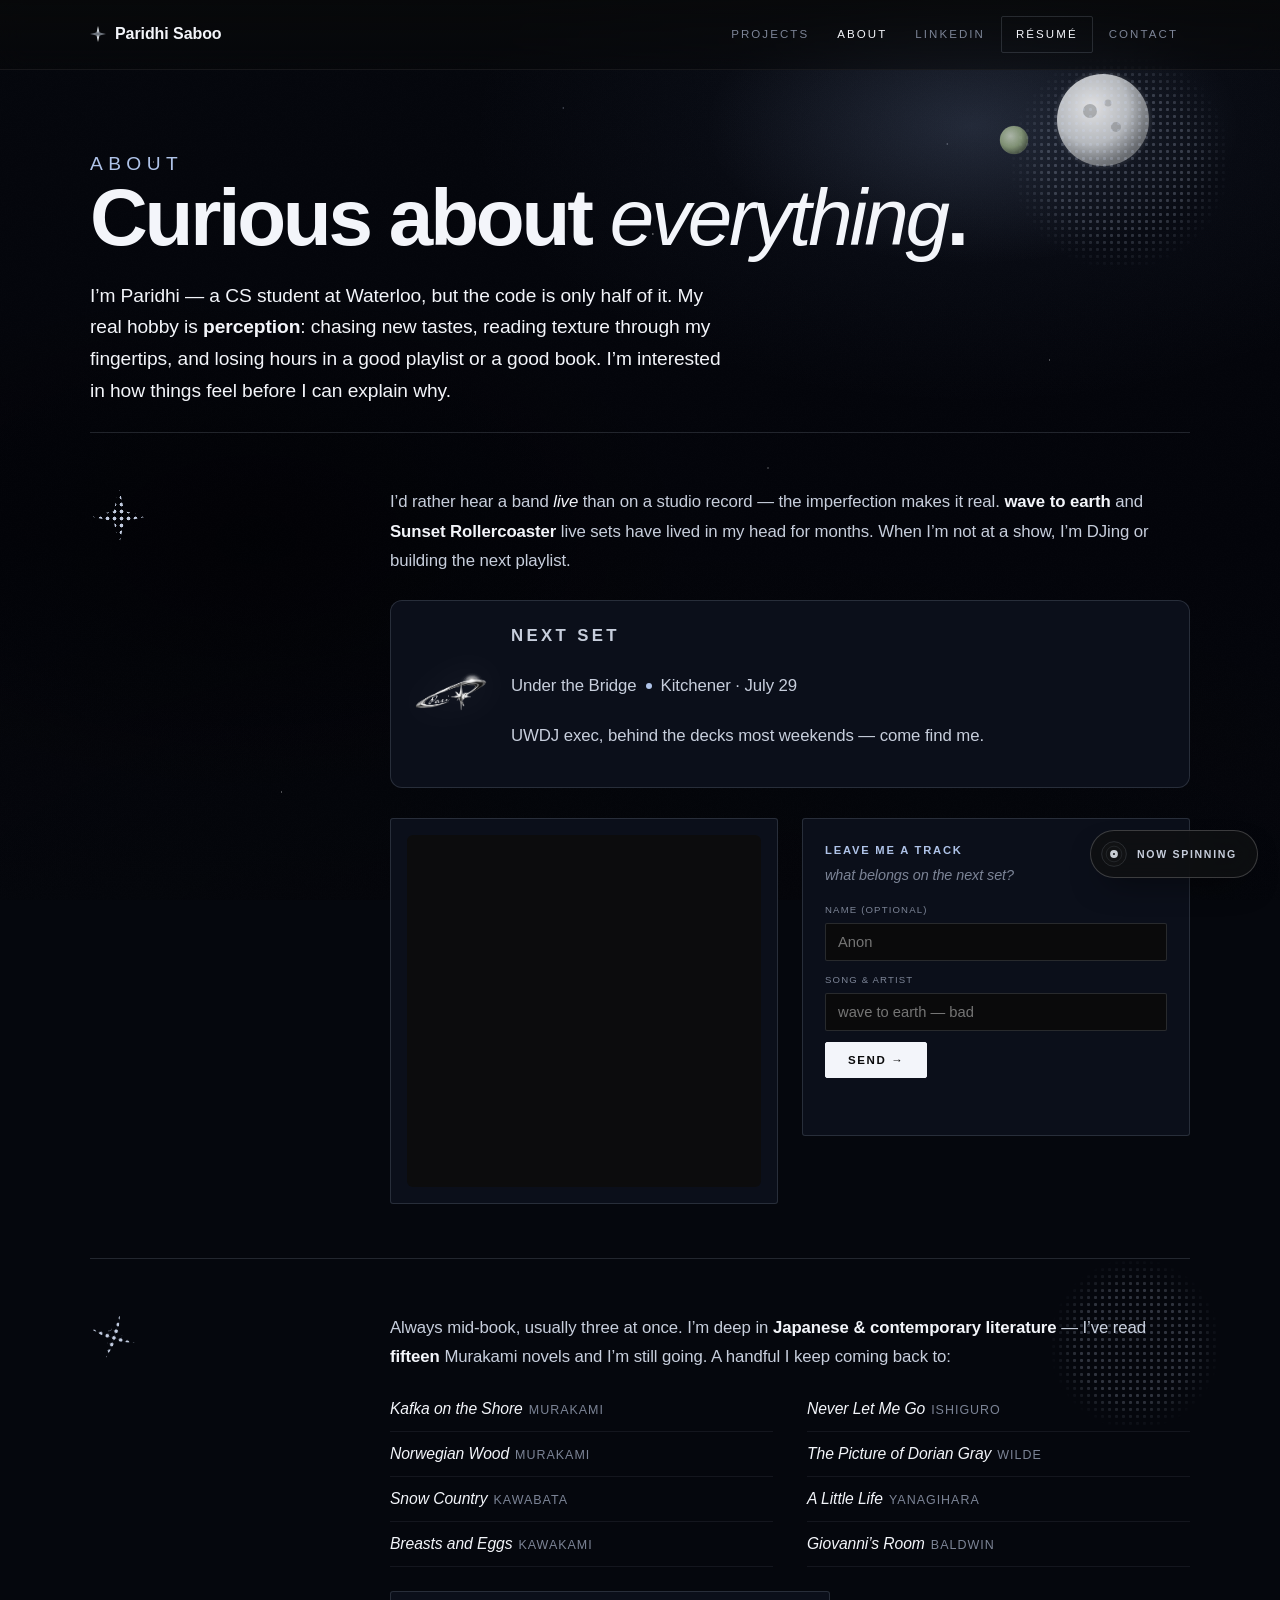
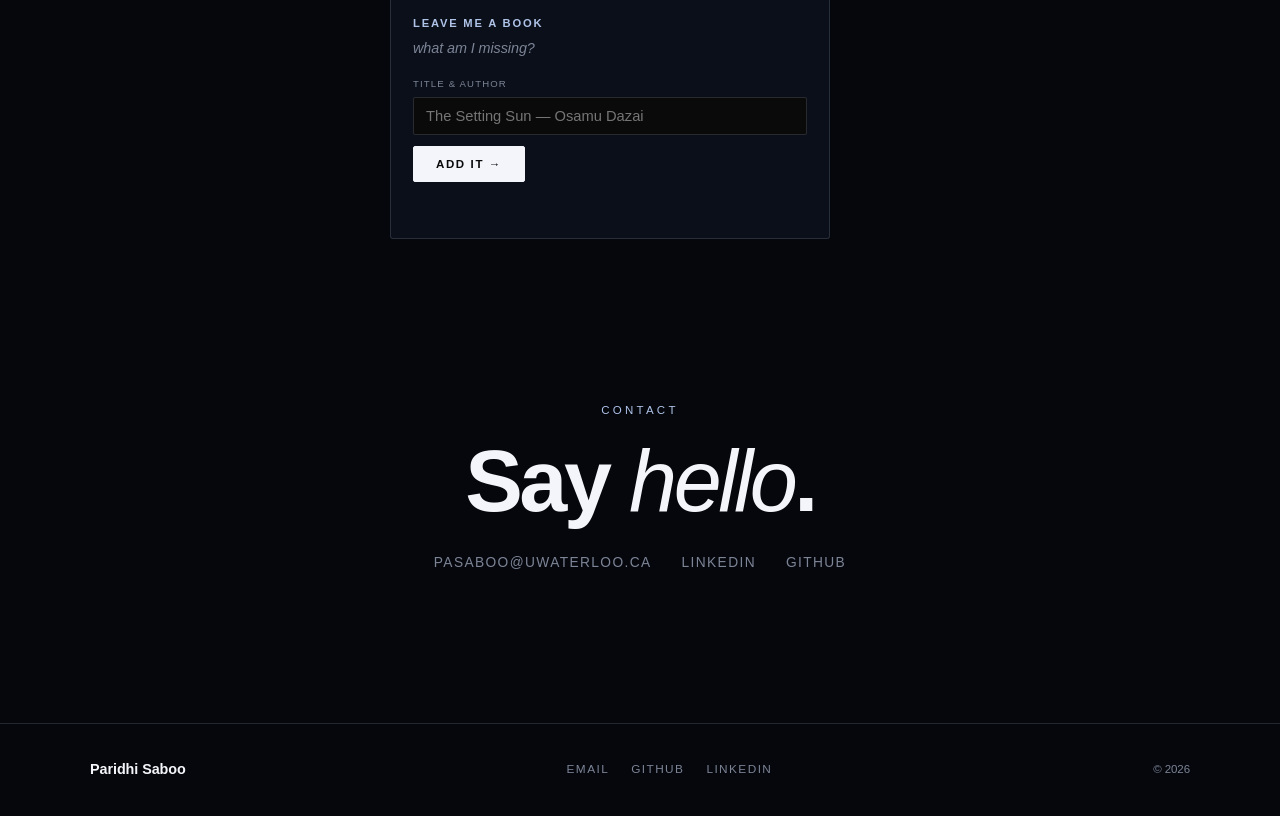
==== commit 7f3ad4cd: "Redesign: digital cyanotype theme, animated stats, typewriter headings, sparkle trail" ====
--- a/about.html
+++ b/about.html
@@ -13,21 +13,23 @@
     <stop offset="0" stop-color="#ffffff"/><stop offset=".32" stop-color="#c4ccd4"/><stop offset=".47" stop-color="#6b727b"/>
     <stop offset=".5" stop-color="#232a31"/><stop offset=".53" stop-color="#6b727b"/><stop offset=".7" stop-color="#dbe1e7"/><stop offset="1" stop-color="#ffffff"/>
   </linearGradient>
-  <symbol id="spark" viewBox="0 0 100 100"><path d="M50 2 C55 40 60 45 98 50 C60 55 55 60 50 98 C45 60 40 55 2 50 C40 45 45 40 50 2 Z" fill="url(#chrome)"/></symbol>
-  <radialGradient id="moon" cx="38%" cy="36%" r="66%"><stop offset="0" stop-color="#EAF6FB"/><stop offset="60%" stop-color="#A8C9DC"/><stop offset="100%" stop-color="#5E86A0"/></radialGradient>
+  <symbol id="spark" viewBox="0 0 100 100"><path d="M50 0 L59 41 L100 50 L59 59 L50 100 L41 59 L0 50 L41 41 Z" fill="url(#chrome)"/></symbol>
+  <radialGradient id="moon" cx="38%" cy="36%" r="66%"><stop offset="0" stop-color="#F6F6F7"/><stop offset="60%" stop-color="#C7CACE"/><stop offset="100%" stop-color="#6A6D71"/></radialGradient>
+  <radialGradient id="moonGreen" cx="38%" cy="36%" r="66%"><stop offset="0" stop-color="#D9E4CE"/><stop offset="60%" stop-color="#9FB489"/><stop offset="100%" stop-color="#54614A"/></radialGradient>
   <filter id="soft"><feGaussianBlur stdDeviation="2.2"/></filter>
+  <mask id="starmask" maskContentUnits="objectBoundingBox"><path d="M.5 0 L.59 .41 L1 .5 L.59 .59 L.5 1 L.41 .59 L0 .5 L.41 .41 Z" fill="#fff"/></mask>
 </defs></svg>
 
 <div class="sky" aria-hidden="true">
   <div class="neb"></div><div class="stars"></div>
   <svg style="position:absolute; top:5%; right:8%; width:150px; height:150px; opacity:.9" viewBox="0 0 150 150">
     <circle cx="75" cy="75" r="46" fill="url(#moon)"/>
-    <circle cx="75" cy="75" r="46" fill="none" stroke="#EAF6FB" stroke-width="1" opacity=".5" filter="url(#soft)"/>
-    <circle cx="62" cy="66" r="7" fill="#5E86A0" opacity=".4"/><circle cx="88" cy="82" r="5" fill="#5E86A0" opacity=".35"/><circle cx="80" cy="58" r="3.5" fill="#5E86A0" opacity=".3"/>
+    <circle cx="75" cy="75" r="46" fill="none" stroke="#F2F3F4" stroke-width="1" opacity=".5" filter="url(#soft)"/>
+    <circle cx="62" cy="66" r="7" fill="#6A6D71" opacity=".4"/><circle cx="88" cy="82" r="5" fill="#6A6D71" opacity=".35"/><circle cx="80" cy="58" r="3.5" fill="#6A6D71" opacity=".3"/>
   </svg>
-  <svg style="position:absolute; top:16%; left:0; width:70%; height:40%; opacity:.5" viewBox="0 0 700 300" preserveAspectRatio="none">
-    <path d="M-20 40 Q200 70 360 150" fill="none" stroke="#A8DCEF" stroke-width="2" stroke-linecap="round" filter="url(#soft)"/>
-    <path d="M-10 120 Q160 150 300 210" fill="none" stroke="#7FC4E0" stroke-width="1.4" stroke-linecap="round" filter="url(#soft)"/>
+  <svg style="position:absolute; top:13%; right:19%; width:46px; height:46px; opacity:.75" viewBox="0 0 150 150" aria-hidden="true">
+    <circle cx="75" cy="75" r="46" fill="url(#moonGreen)"/>
+    <circle cx="75" cy="75" r="46" fill="none" stroke="#D9E4CE" stroke-width="1" opacity=".4" filter="url(#soft)"/>
   </svg>
   <div class="grain"></div><div id="sparkles"></div>
 </div>
@@ -38,6 +40,7 @@
     <nav class="nav-links">
       <a href="index.html#projects">Projects</a>
       <a href="about.html" class="active">About</a>
+      <a href="https://www.linkedin.com/in/paridhi-saboo-70a339215/" target="_blank" rel="noopener">LinkedIn</a>
       <a href="resume.pdf" target="_blank" rel="noopener" class="res">Résumé</a>
       <a href="mailto:pasaboo@uwaterloo.ca">Contact</a>
     </nav>
@@ -45,25 +48,25 @@
 </header>
 
 <main class="wrap">
-<section class="about-hero reveal">
+<section class="about-hero reveal" style="position:relative">
+  <div class="halftone" style="width:220px; height:220px; top:-20px; right:-40px" aria-hidden="true"></div>
   <p class="eyebrow">About</p>
-  <h1 data-decode>Curious about <em>everything</em>.</h1>
-  <p>I&rsquo;m Paridhi — a CS student at Waterloo, but the code is only half of it. My real hobby is <b>perception</b>: chasing new tastes, reading texture through my fingertips, and looking hard at art. I&rsquo;m interested in how things feel before I can explain why.</p>
+  <h1>Curious about <em>everything</em>.</h1>
+  <p>I&rsquo;m Paridhi — a CS student at Waterloo, but the code is only half of it. My real hobby is <b>perception</b>: chasing new tastes, reading texture through my fingertips, and losing hours in a good playlist or a good book. I&rsquo;m interested in how things feel before I can explain why.</p>
 </section>
 
 <section class="about-block reveal">
-  <div class="tcol"><p class="eyebrow">Looking</p><span class="idx">01</span></div>
-  <div class="body">
-    <p>I love work that turns the artist into the subject. <b>Cindy Sherman</b>&rsquo;s <em>Untitled Film Stills</em> — where she plays every character in a movie that never existed — basically wrote the language of self-portraiture that so many women photographers speak now.</p>
-    <p>On the softer, stranger end: <b>Aya Takano</b>&rsquo;s dreamy cosmic figures and the emotional shorthand of <b>shōjo manga</b>. I collect the way images make me feel more than the way they&rsquo;re composed.</p>
-    <ul class="namelist"><li>Cindy Sherman</li><li>Aya Takano</li><li>Shōjo manga</li><li>Self-portraiture</li></ul>
-  </div>
-</section>
-
-<section class="about-block reveal">
-  <div class="tcol"><p class="eyebrow">Listening</p><span class="idx">02</span></div>
+  <div class="tcol"><div class="dot-star" aria-hidden="true"></div><span class="sr-only">Listening</span></div>
   <div class="body">
     <p>I&rsquo;d rather hear a band <em>live</em> than on a studio record — the imperfection makes it real. <b>wave to earth</b> and <b>Sunset Rollercoaster</b> live sets have lived in my head for months. When I&rsquo;m not at a show, I&rsquo;m DJing or building the next playlist.</p>
+    <div class="dj-row reveal">
+      <div class="dj-logo logo-art" role="img" aria-label="Pari's DJ logo — a chrome ring and star"></div>
+      <div class="dj-info">
+        <p class="dj-tag">Next set</p>
+        <p class="dj-event">Under the Bridge<span class="dot"></span>Kitchener · July 29</p>
+        <p class="dj-sub">UWDJ exec, behind the decks most weekends — come find me.</p>
+      </div>
+    </div>
     <div class="music-row">
       <div class="player-frame">
         <iframe title="Paridhi's playlist" src="https://open.spotify.com/embed/playlist/3LbTGxZdEREpLJGWOCsDWL?utm_source=generator&theme=0" height="352" allow="autoplay; clipboard-write; encrypted-media; fullscreen; picture-in-picture" loading="lazy"></iframe>
@@ -84,8 +87,9 @@
   </div>
 </section>
 
-<section class="about-block reveal">
-  <div class="tcol"><p class="eyebrow">Reading</p><span class="idx">03</span></div>
+<section class="about-block reveal" style="position:relative">
+  <div class="halftone" style="width:170px; height:170px; top:0; right:-30px" aria-hidden="true"></div>
+  <div class="tcol"><div class="dot-star dot-star-2" aria-hidden="true"></div><span class="sr-only">Reading</span></div>
   <div class="body">
     <p>Always mid-book, usually three at once. I&rsquo;m deep in <b>Japanese &amp; contemporary literature</b> — I&rsquo;ve read <b>fifteen</b> Murakami novels and I&rsquo;m still going. A handful I keep coming back to:</p>
     <ul class="readlist">
@@ -113,10 +117,10 @@
 
 <section class="contact reveal">
   <p class="eyebrow">Contact</p>
-  <h2 data-decode>Say <em>hello</em>.</h2>
+  <h2>Say <em>hello</em>.</h2>
   <div class="clinks">
     <a href="mailto:pasaboo@uwaterloo.ca">pasaboo@uwaterloo.ca</a>
-    <a href="https://www.linkedin.com/in/paridhisaboo" target="_blank" rel="noopener">LinkedIn</a>
+    <a href="https://www.linkedin.com/in/paridhi-saboo-70a339215/" target="_blank" rel="noopener">LinkedIn</a>
     <a href="https://github.com/paridhisaboo" target="_blank" rel="noopener">GitHub</a>
   </div>
 </section>
@@ -128,24 +132,25 @@
     <div class="foot-links">
       <a href="mailto:pasaboo@uwaterloo.ca">Email</a>
       <a href="https://github.com/paridhisaboo" target="_blank" rel="noopener">GitHub</a>
-      <a href="https://www.linkedin.com/in/paridhisaboo" target="_blank" rel="noopener">LinkedIn</a>
+      <a href="https://www.linkedin.com/in/paridhi-saboo-70a339215/" target="_blank" rel="noopener">LinkedIn</a>
     </div>
     <div class="cp">© 2026</div>
   </div>
 </footer>
 
-<div class="vinyl" id="vinyl">
-  <button class="vinyl-btn" id="vinylBtn" aria-label="Play my playlist">
-    <svg class="disc" width="30" height="30" viewBox="0 0 40 40" aria-hidden="true">
-      <circle cx="20" cy="20" r="19" fill="#0a0f18" stroke="#2a3a4a"/>
-      <circle cx="20" cy="20" r="12" fill="none" stroke="#26333f"/>
-      <circle cx="20" cy="20" r="6" fill="#7FC4E0"/><circle cx="20" cy="20" r="1.6" fill="#0a0f18"/>
+<div class="player" id="player">
+  <div class="player-panel" id="playerPanel">
+    <div class="player-head"><span>Now Spinning · playlist "chill"</span><button class="player-close" id="playerClose" aria-label="Close">×</button></div>
+    <iframe id="playerFrame" title="Paridhi's playlist" data-src="https://open.spotify.com/embed/playlist/3LbTGxZdEREpLJGWOCsDWL?utm_source=generator&theme=0" height="380" allow="autoplay; clipboard-write; encrypted-media; fullscreen; picture-in-picture"></iframe>
+  </div>
+  <button class="player-pill" id="playerPill" aria-label="Open my playlist">
+    <svg class="disc" width="26" height="26" viewBox="0 0 40 40" aria-hidden="true">
+      <circle cx="20" cy="20" r="19" fill="#111214" stroke="#3a3d42"/>
+      <circle cx="20" cy="20" r="12" fill="none" stroke="#2c2f33"/>
+      <circle cx="20" cy="20" r="6" fill="#C9CDD3"/><circle cx="20" cy="20" r="1.6" fill="#111214"/>
     </svg>
+    <span>Now Spinning</span>
   </button>
-  <div class="vinyl-pop" id="vinylPop">
-    <div class="vh"><span>now spinning</span><button class="vx" id="vinylClose" aria-label="Close">×</button></div>
-    <iframe id="vinylPlayer" title="mini player" data-src="https://open.spotify.com/embed/playlist/3LbTGxZdEREpLJGWOCsDWL?utm_source=generator&theme=0" height="152" allow="autoplay; clipboard-write; encrypted-media; fullscreen; picture-in-picture"></iframe>
-  </div>
 </div>
 
 <script src="script.js"></script>
--- a/styles.css
+++ b/styles.css
@@ -1,18 +1,22 @@
-/* ============ Paridhi Saboo — cyanotype universe + liquid chrome ============ */
+/* ============ Paridhi Saboo — digital cyanotype, chrome punk ============ */
 :root{
-  --void:#050A14;
-  --void-2:#0A1522;
-  --void-3:#0E1D2E;
-  --ice:#EAF3FA;
-  --ice-2:#C6D6E2;
-  --ice-dim:#8098AC;
-  --prussian:#123A5A;
-  --cyan:#7FC4E0;
-  --cyan-glow:#A8DCEF;
-  --line:rgba(234,243,250,.12);
-  --line-soft:rgba(234,243,250,.06);
+  --void:#05070D;
+  --void-2:#0B0F1A;
+  --void-3:#121828;
+  --ice:#F3F5FA;
+  --ice-2:#C7CEDC;
+  --ice-dim:#7C8496;
+  --silver:#B9C6DE;
+  --silver-glow:#E4EBFA;
+  --accent:#AFC3E8;
+  --line:rgba(220,229,250,.14);
+  --line-soft:rgba(220,229,250,.07);
   --sans:"Helvetica Neue",Helvetica,Arial,sans-serif;
-  --chrome:linear-gradient(178deg,#ffffff 0%,#eef2f6 14%,#b8c0c9 32%,#6b727b 46%,#242a30 50%,#6b727b 54%,#cfd6de 70%,#f4f7fa 86%,#ffffff 100%);
+  --chrome:linear-gradient(178deg,#ffffff 0%,#eef1f6 14%,#b6bfcc 32%,#666f80 46%,#1c2130 50%,#666f80 54%,#c9d2e0 70%,#f4f6fa 86%,#ffffff 100%);
+  --chrome-text:linear-gradient(178deg,#ffffff 0%,#f1f3f8 12%,#d7dce6 30%,#b9c1cf 46%,#a3abbb 50%,#b9c1cf 54%,#d7dce6 70%,#f6f7fb 88%,#ffffff 100%);
+  --ease:cubic-bezier(.16,1,.3,1);
+  --ease-soft:cubic-bezier(.22,.9,.32,1);
+  --ease-pop:cubic-bezier(.34,1.56,.64,1);
   --maxw:1160px;
 }
 *{box-sizing:border-box}
@@ -20,71 +24,95 @@
 body{margin:0; background:var(--void); color:var(--ice); font-family:var(--sans); font-weight:400; line-height:1.65; letter-spacing:-.005em; -webkit-font-smoothing:antialiased; overflow-x:hidden}
 a{color:inherit; text-decoration:none}
 img{max-width:100%}
-::selection{background:var(--cyan); color:#00121c}
-
-/* cyanotype sky */
+::selection{background:var(--accent); color:#050710}
+
+/* Pari DJ logo, inlined so it never depends on the assets folder being uploaded */
+.logo-art{background-image:url("[data-uri]"); background-size:contain; background-repeat:no-repeat; background-position:center; display:block; aspect-ratio:680/485}
+
+/* Isolated fairy figure from the DJ logo, inlined the same way for reliability */
+.fairy-art{background-image:url("[data-uri]"); background-size:contain; background-repeat:no-repeat; background-position:center; display:block}
+
+.fairy2-art{background-image:url("[data-uri]"); background-size:contain; background-repeat:no-repeat; background-position:center; display:block; aspect-ratio:420/483}
+
+/* halftone dot texture — the scrapbook/zine accent, used sparingly */
+.halftone{position:absolute; pointer-events:none; opacity:.3; z-index:0; background-image:radial-gradient(rgba(210,223,248,.7) 1.3px, transparent 1.8px); background-size:7px 7px; -webkit-mask-image:radial-gradient(circle, #000 46%, transparent 72%); mask-image:radial-gradient(circle, #000 46%, transparent 72%); animation:breathe 7s ease-in-out infinite}
+@keyframes breathe{0%,100%{opacity:.24; transform:scale(1)}50%{opacity:.4; transform:scale(1.035)}}
+.halftone-b{background-image:radial-gradient(rgba(140,168,232,.75) 1.3px, transparent 1.8px)}
+.halftone-c{background-image:radial-gradient(rgba(180,201,255,.7) 1.3px, transparent 1.8px)}
+.halftone-star{-webkit-mask-image:url(#starmask); mask-image:url(#starmask)}
+
+/* sky — cyanotype blue-black, quiet */
 .sky{position:fixed; inset:0; z-index:0; pointer-events:none; overflow:hidden}
 .sky .neb{position:absolute; inset:0; background:
-  radial-gradient(56% 44% at 80% 8%, rgba(127,196,224,.12), transparent 60%),
-  radial-gradient(52% 42% at 10% 22%, rgba(18,58,90,.4), transparent 62%),
-  radial-gradient(60% 50% at 50% 106%, rgba(18,58,90,.32), transparent 60%),
-  radial-gradient(130% 100% at 50% -12%, #0C2036, transparent 70%),
-  linear-gradient(180deg,#050A14,#04080F 60%,#050A14)}
-.sky .stars{position:absolute; inset:0; opacity:.8; background-image:
-  radial-gradient(1px 1px at 12% 18%,#dff0fb,transparent),radial-gradient(1px 1px at 33% 62%,#9fc4dd,transparent),
-  radial-gradient(1.2px 1.2px at 51% 26%,#fff,transparent),radial-gradient(1px 1px at 69% 74%,#bcd9ea,transparent),
-  radial-gradient(1px 1px at 82% 40%,#fff,transparent),radial-gradient(1.2px 1.2px at 91% 82%,#a9cfe6,transparent),
-  radial-gradient(1px 1px at 22% 88%,#fff,transparent),radial-gradient(1px 1px at 44% 12%,#9fc4dd,transparent),
-  radial-gradient(1px 1px at 60% 52%,#fff,transparent),radial-gradient(1px 1px at 74% 16%,#cfe6f4,transparent);
+  radial-gradient(52% 42% at 82% 4%, rgba(150,180,235,.10), transparent 60%),
+  radial-gradient(48% 40% at 6% 18%, rgba(70,95,150,.14), transparent 62%),
+  radial-gradient(60% 50% at 50% 108%, rgba(0,0,2,.55), transparent 60%),
+  radial-gradient(130% 100% at 50% -12%, #0C1122, transparent 70%),
+  linear-gradient(180deg,#05070D,#03040A 60%,#05070D)}
+.sky .stars{position:absolute; inset:0; opacity:.6; background-image:
+  radial-gradient(1px 1px at 12% 18%,#fff,transparent),radial-gradient(1px 1px at 33% 62%,#c9d3ea,transparent),
+  radial-gradient(1.2px 1.2px at 51% 26%,#fff,transparent),radial-gradient(1px 1px at 69% 74%,#a9b8d9,transparent),
+  radial-gradient(1px 1px at 82% 40%,#fff,transparent),radial-gradient(1.2px 1.2px at 91% 82%,#8fa0c9,transparent),
+  radial-gradient(1px 1px at 22% 88%,#fff,transparent),radial-gradient(1px 1px at 44% 12%,#c9d3ea,transparent),
+  radial-gradient(1px 1px at 60% 52%,#fff,transparent),radial-gradient(1px 1px at 74% 16%,#dfe6f6,transparent);
   background-repeat:no-repeat}
-.sky .grain{position:absolute; inset:0; opacity:.42; mix-blend-mode:overlay; background-image:url("data:image/svg+xml,%3Csvg xmlns='http://www.w3.org/2000/svg' width='200' height='200'%3E%3Cfilter id='n'%3E%3CfeTurbulence type='fractalNoise' baseFrequency='0.8' numOctaves='2'/%3E%3CfeColorMatrix type='saturate' values='0'/%3E%3C/filter%3E%3Crect width='100%25' height='100%25' filter='url(%23n)' opacity='0.05'/%3E%3C/svg%3E")}
-#sparkles svg{position:absolute; animation:tw 5s ease-in-out infinite; will-change:transform,opacity}
-@keyframes tw{0%,100%{opacity:.3; transform:scale(.8) rotate(var(--r,0deg))}50%{opacity:1; transform:scale(1.06) rotate(var(--r,0deg))}}
-
-/* about page: bluer, with moon */
-body.about{background:#071626}
+.sky .grain{position:absolute; inset:0; opacity:.2; mix-blend-mode:overlay; background-image:url("data:image/svg+xml,%3Csvg xmlns='http://www.w3.org/2000/svg' width='200' height='200'%3E%3Cfilter id='n'%3E%3CfeTurbulence type='fractalNoise' baseFrequency='0.8' numOctaves='2'/%3E%3CfeColorMatrix type='saturate' values='0'/%3E%3C/filter%3E%3Crect width='100%25' height='100%25' filter='url(%23n)' opacity='0.05'/%3E%3C/svg%3E")}
+#sparkles svg{position:absolute; animation:tw 5s ease-in-out infinite; will-change:transform,opacity; opacity:.7}
+@keyframes tw{0%,100%{opacity:.32; transform:scale(.82) rotate(var(--r,0deg))}50%{opacity:1; transform:scale(1.1) rotate(var(--r,0deg))}}
+.constellation{position:absolute; width:130px; height:auto; opacity:.8; color:#fff}
+.constellation{top:8%; left:1.5%}
+.constellation-2{top:auto; bottom:10%; left:auto; right:2%; width:110px}
+@media(max-width:900px){ .constellation{display:none} }
+
+/* about page — same family, a touch more luminous for the moon accent */
+body.about{background:#05070D}
 body.about .sky .neb{background:
-  radial-gradient(40% 30% at 76% 16%, rgba(168,220,239,.28), transparent 55%),
-  radial-gradient(70% 55% at 76% 16%, rgba(127,196,224,.12), transparent 60%),
-  radial-gradient(60% 50% at 20% 60%, rgba(18,58,90,.5), transparent 62%),
-  radial-gradient(130% 100% at 50% 120%, rgba(18,58,90,.4), transparent 65%),
-  linear-gradient(180deg,#071626,#050F1C 60%,#071626)}
+  radial-gradient(38% 28% at 76% 14%, rgba(170,195,240,.14), transparent 55%),
+  radial-gradient(66% 52% at 76% 14%, rgba(120,150,215,.07), transparent 60%),
+  radial-gradient(58% 48% at 20% 60%, rgba(0,0,2,.55), transparent 62%),
+  radial-gradient(130% 100% at 50% 120%, rgba(0,0,2,.45), transparent 65%),
+  linear-gradient(180deg,#05070D,#03040A 60%,#05070D)}
 
 main,header,footer{position:relative; z-index:1}
 .wrap{max-width:var(--maxw); margin:0 auto; padding:0 30px}
 .chrome{background:var(--chrome); -webkit-background-clip:text; background-clip:text; -webkit-text-fill-color:transparent; color:transparent; filter:drop-shadow(0 1px 1px rgba(0,0,0,.4))}
 .star{display:inline-block; line-height:0}
-.cursor-spark{position:fixed; z-index:90; pointer-events:none; width:12px; height:12px; will-change:transform,opacity}
+
+/* prominent chrome cursor star + soft trailing echoes */
+.cursor-lead{position:fixed; z-index:95; pointer-events:none; width:26px; height:26px; margin:-13px 0 0 -13px; will-change:transform,opacity; color:#fff; filter:drop-shadow(0 0 10px rgba(255,255,255,.7)) drop-shadow(0 0 20px rgba(210,222,255,.35)); opacity:0; transition:opacity .3s ease}
+.cursor-lead.on{opacity:1}
+.cursor-spark{position:fixed; z-index:90; pointer-events:none; width:12px; height:12px; will-change:transform,opacity; color:#fff; filter:drop-shadow(0 0 6px rgba(255,255,255,.5))}
+.cursor-dust{position:fixed; z-index:89; pointer-events:none; border-radius:50%; background:#fff; will-change:transform,opacity; box-shadow:0 0 5px 1px rgba(255,255,255,.75)}
 
 /* nav */
-.nav{position:sticky; top:0; z-index:60; backdrop-filter:blur(12px); background:linear-gradient(rgba(5,10,20,.9),rgba(5,10,20,.5)); border-bottom:1px solid var(--line-soft)}
+.nav{position:sticky; top:0; z-index:60; backdrop-filter:blur(14px); background:linear-gradient(rgba(8,9,10,.88),rgba(8,9,10,.5)); border-bottom:1px solid var(--line-soft)}
 .nav-in{max-width:var(--maxw); margin:0 auto; padding:16px 30px; display:flex; align-items:center; justify-content:space-between}
 .wordmark{font-weight:700; font-size:1rem; display:flex; align-items:center; gap:9px}
 .nav-links{display:flex; gap:4px; align-items:center}
-.nav-links a{font-size:.72rem; font-weight:500; text-transform:uppercase; letter-spacing:.18em; color:var(--ice-dim); padding:8px 12px; transition:.16s}
+.nav-links a{font-size:.72rem; font-weight:500; text-transform:uppercase; letter-spacing:.18em; color:var(--ice-dim); padding:8px 12px; transition:color .3s var(--ease)}
 .nav-links a:hover,.nav-links a.active{color:var(--ice)}
-.nav-links a.res{color:var(--ice); border:1px solid var(--line); border-radius:2px; padding:8px 14px}
-.nav-links a.res:hover{background:var(--ice); color:#00121c}
+.nav-links a.res{color:var(--ice); border:1px solid var(--line); border-radius:2px; padding:8px 14px; transition:background .3s var(--ease), color .3s var(--ease)}
+.nav-links a.res:hover{background:var(--ice); color:#0a0a0b}
 @media(max-width:560px){ .nav-in{flex-wrap:wrap; gap:10px 0} .nav-links{flex-wrap:wrap; gap:0} .nav-links a{padding:6px 9px; letter-spacing:.1em; font-size:.66rem} }
 
-/* buttons — NOT chrome; magnetic */
-.btn{display:inline-block; text-align:center; font-size:.74rem; font-weight:600; text-transform:uppercase; letter-spacing:.16em; padding:15px 28px; border:1px solid var(--ice); color:var(--ice); background:transparent; border-radius:2px; cursor:pointer; transition:transform .25s cubic-bezier(.2,.8,.25,1),background .18s,color .18s,box-shadow .18s; will-change:transform}
-.btn:hover{background:var(--ice); color:#00121c}
-.btn.primary{background:var(--ice); color:#00121c}
-.btn.primary:hover{background:transparent; color:var(--ice); box-shadow:0 0 24px -6px var(--cyan-glow)}
-.btn:focus-visible{outline:2px solid var(--cyan); outline-offset:3px}
+/* buttons — magnetic, spring easing */
+.btn{display:inline-block; text-align:center; font-size:.74rem; font-weight:600; text-transform:uppercase; letter-spacing:.16em; padding:15px 28px; border:1px solid var(--ice); color:var(--ice); background:transparent; border-radius:2px; cursor:pointer; transition:transform .5s var(--ease),background .3s var(--ease),color .3s var(--ease),box-shadow .4s var(--ease); will-change:transform}
+.btn:hover{background:var(--ice); color:#0a0a0b}
+.btn.primary{background:var(--ice); color:#0a0a0b}
+.btn.primary:hover{background:transparent; color:var(--ice); box-shadow:0 0 26px -6px var(--silver-glow)}
+.btn:focus-visible{outline:2px solid var(--silver); outline-offset:3px}
 
 /* section header */
-.eyebrow{font-size:.72rem; font-weight:500; text-transform:uppercase; letter-spacing:.28em; color:var(--cyan); margin:0}
-.sec{padding:92px 0 8px}
-.sec-head{margin-bottom:46px}
+.eyebrow{font-size:.72rem; font-weight:500; text-transform:uppercase; letter-spacing:.28em; color:var(--accent); margin:0}
+.sec{padding:96px 0 8px}
+.sec-head{position:relative; z-index:1; margin-bottom:46px}
 .sec-head .eyebrow{margin-bottom:16px}
 .sec-head h2{font-weight:700; font-size:clamp(2rem,5vw,3.2rem); margin:0; letter-spacing:-.03em; line-height:.98}
 .sec-head h2 em{font-weight:300; font-style:italic}
 
 /* hero */
-.hero{min-height:90vh; display:flex; align-items:center; padding:64px 0 40px}
-.hero-grid{display:grid; grid-template-columns:1.25fr .75fr; gap:40px; align-items:center; width:100%}
+.hero{position:relative; min-height:90vh; display:flex; align-items:center; padding:64px 0 40px}
+.hero-grid{position:relative; z-index:1; display:grid; grid-template-columns:1.25fr .75fr; gap:40px; align-items:center; width:100%}
 @media(max-width:900px){ .hero-grid{grid-template-columns:1fr} .hero{min-height:auto; padding-top:52px} }
 .hero .eyebrow{margin-bottom:22px}
 .hero h1{font-weight:700; font-size:clamp(3.4rem,10vw,7rem); line-height:.9; letter-spacing:-.045em; margin:0 0 26px}
@@ -94,37 +122,86 @@
 .hero .sub{font-size:.98rem; color:var(--ice-dim); max-width:48ch; margin:0 0 34px}
 .hero .cta{display:flex; gap:14px; flex-wrap:wrap}
 .hero-art{display:grid; place-items:center; min-height:300px}
-.hero-chrome{max-width:360px; width:100%; will-change:transform}
-
-/* projects (landing, projects-first) */
-.projects{margin-top:8px}
-.project{display:grid; grid-template-columns:1.35fr .65fr; gap:40px; align-items:center; padding:52px 0; border-top:1px solid var(--line); transition:padding .25s; scroll-margin-top:90px}
-.project:hover{padding-left:14px; padding-right:14px}
-@media(max-width:820px){ .project{grid-template-columns:1fr; gap:22px; padding:40px 0} }
+.hero-fairy-wrap{position:relative; width:280px; height:280px; display:grid; place-items:center}
+.hero-figure{position:relative; width:100%; height:100%; display:grid; place-items:center; will-change:transform}
+.hero-dotstar{position:absolute; inset:0; margin:auto; width:250px; height:250px; background-image:radial-gradient(rgba(200,215,245,.7) 1.8px, transparent 2.3px); background-size:9px 9px; mask:url(#starmask); -webkit-mask:url(#starmask); opacity:.55; filter:drop-shadow(0 0 22px rgba(200,215,245,.15)); transition:filter .5s var(--ease-soft), opacity .5s var(--ease-soft)}
+.hero-fairy-wrap:hover .hero-dotstar{opacity:.8; filter:drop-shadow(0 0 36px rgba(210,225,255,.3))}
+.hero-fairy2{position:relative; width:150px; filter:drop-shadow(0 0 20px rgba(210,225,255,.25))}
+.hero-mini-dot{position:absolute; border-radius:50%; background-image:radial-gradient(rgba(200,215,245,.9) 1.6px, transparent 2.1px); background-size:6px 6px; mask:url(#starmask); -webkit-mask:url(#starmask); opacity:.75; animation:tw 4.5s ease-in-out infinite}
+.hero-mini-dot-a{width:20px; height:20px; top:18%; left:6%; animation-delay:.3s}
+.hero-mini-dot-b{width:14px; height:14px; bottom:14%; left:14%; animation-delay:1.6s}
+.hero-mini-dot-c{width:24px; height:24px; bottom:10%; right:4%; animation-delay:2.4s}
+.hero-orbit-path{position:absolute; inset:0; border-radius:50%; border:1px solid rgba(220,230,255,.1)}
+.hero-orbit-spin{position:absolute; inset:0; animation:orbitspin 13s linear infinite}
+.hero-orb{position:absolute; top:-1px; left:50%; width:13px; height:13px; margin-left:-6.5px; border-radius:50%; background:radial-gradient(circle at 35% 35%, #ffffff, rgba(230,238,255,.5) 55%, transparent 78%); box-shadow:0 0 16px 5px rgba(255,255,255,.55), 0 0 36px 12px rgba(200,215,255,.28)}
+.hero-orbit-tilt-2{position:absolute; inset:-34px; transform:rotate(-24deg) scaleY(.82)}
+.hero-orbit-path-2{position:absolute; inset:0; border-radius:50%; border:1px solid rgba(220,230,255,.06)}
+.hero-orbit-spin-2{position:absolute; inset:0; animation:orbitspin 21s linear infinite reverse}
+.hero-orb-2{width:8px; height:8px; margin-left:-4px; opacity:.7; box-shadow:0 0 10px 3px rgba(255,255,255,.4), 0 0 22px 8px rgba(200,215,255,.2)}
+@keyframes orbitspin{to{transform:rotate(360deg)}}
+@media(max-width:900px){ .hero-fairy-wrap{width:220px; height:220px} .hero-dotstar{width:195px; height:195px} .hero-fairy2{width:118px} }
+
+/* projects — spacious, dramatic on hover */
+.projects{margin-top:16px}
+.project{position:relative; isolation:isolate; display:grid; grid-template-columns:1.35fr .65fr; gap:56px; align-items:center; padding:84px 0; border-top:1px solid var(--line); scroll-margin-top:90px; border-radius:16px; transform:translateY(0) scale(1); box-shadow:0 0 0 rgba(0,0,0,0); transition:transform .9s var(--ease-soft), box-shadow .9s var(--ease-soft), border-top-color .6s var(--ease-soft)}
+.project::before{content:"";position:absolute; inset:-1px; z-index:0; pointer-events:none; opacity:0; border-radius:14px;
+  background:
+    radial-gradient(45px circle at var(--mx,50%) var(--my,50%), rgba(230,238,255,.2), transparent 60%),
+    radial-gradient(105px circle at var(--mx,50%) var(--my,50%), rgba(175,195,232,.11), transparent 65%),
+    radial-gradient(190px circle at var(--mx,50%) var(--my,50%), rgba(175,195,232,.06), transparent 70%),
+    radial-gradient(280px circle at var(--mx,50%) var(--my,50%), rgba(175,195,232,.03), transparent 75%);
+  transition:opacity .8s var(--ease-soft)}
+.project:hover::before{opacity:1}
+.project:hover{transform:translateY(-22px) scale(1.016); border-top-color:var(--accent); box-shadow:0 50px 90px -28px rgba(0,0,4,.75), 0 18px 34px -14px rgba(0,0,4,.55)}
+@media(max-width:820px){ .project{grid-template-columns:1fr; gap:26px; padding:52px 0} .project:hover{transform:none; box-shadow:none} }
+.p-info{position:relative; z-index:1}
 .p-top{display:flex; align-items:baseline; gap:14px; margin-bottom:6px}
 .p-num{font-size:.8rem; color:var(--ice-dim); font-weight:500}
-.project h3{font-size:2rem; font-weight:700; letter-spacing:-.025em; margin:0; line-height:1}
-.project:hover h3{background:var(--chrome); -webkit-background-clip:text; background-clip:text; -webkit-text-fill-color:transparent}
-.p-hook{font-size:1.16rem; font-weight:300; font-style:italic; margin:0 0 16px; color:var(--ice)}
-.p-elab{font-size:.96rem; color:var(--ice-dim); margin:0 0 18px; line-height:1.72; max-width:52ch}
-.p-info ul{list-style:none; margin:0 0 20px; padding:0; display:flex; flex-direction:column; gap:8px}
-.p-info li{position:relative; padding-left:22px; font-size:.92rem; color:var(--ice-2)}
-.p-info li::before{content:"✦"; position:absolute; left:0; top:1px; font-size:.72rem; color:var(--cyan)}
+.project h3{position:relative; display:inline-block; font-size:2.2rem; font-weight:700; letter-spacing:-.025em; margin:0; line-height:1}
+.project h3 .txt{display:block}
+.project h3 .txt.chrome{position:absolute; inset:0; opacity:0; background:var(--chrome-text); -webkit-background-clip:text; background-clip:text; -webkit-text-fill-color:transparent; filter:drop-shadow(0 1px 1px rgba(0,0,0,.3)); transition:opacity .75s var(--ease-soft)}
+.project:hover h3 .txt.chrome{opacity:1}
+.p-hook{font-size:1.2rem; font-weight:300; font-style:italic; margin:0 0 18px; color:var(--ice)}
+.p-elab{font-size:.98rem; color:var(--ice-dim); margin:0 0 20px; line-height:1.75; max-width:52ch}
+.p-info ul{list-style:none; margin:0 0 22px; padding:0; display:flex; flex-direction:column; gap:9px}
+.p-info li{position:relative; padding-left:22px; font-size:.94rem; color:var(--ice-2)}
+.p-info li::before{content:"✦"; position:absolute; left:0; top:1px; font-size:.72rem; color:var(--accent)}
 .p-info li b{color:var(--ice); font-weight:700}
 .p-meta{display:flex; align-items:center; gap:16px; flex-wrap:wrap}
 .tags{display:flex; flex-wrap:wrap; gap:7px}
-.tag{font-size:.66rem; font-weight:500; text-transform:uppercase; letter-spacing:.1em; color:var(--ice-dim); border:1px solid var(--line); padding:4px 9px; border-radius:2px}
-.repo{font-size:.72rem; font-weight:600; text-transform:uppercase; letter-spacing:.14em; color:var(--ice); border-bottom:1px solid var(--cyan); padding-bottom:3px; transition:.16s}
-.repo:hover{color:var(--cyan)}
-
-/* artistic stat block */
-.p-stat{text-align:right; border-left:1px solid var(--line); padding-left:32px}
-@media(max-width:820px){ .p-stat{text-align:left; border-left:0; border-top:1px solid var(--line); padding-left:0; padding-top:22px} }
-.p-stat .fig{font-weight:700; letter-spacing:-.05em; line-height:.82; font-size:clamp(3.4rem,7vw,5.6rem); display:block}
-.p-stat .figlab{display:block; font-size:.64rem; font-weight:600; text-transform:uppercase; letter-spacing:.18em; color:var(--cyan); margin-top:10px}
+.tag{font-size:.66rem; font-weight:500; text-transform:uppercase; letter-spacing:.1em; color:var(--ice-dim); border:1px solid var(--line); padding:4px 9px; border-radius:2px; transition:border-color .3s var(--ease), color .3s var(--ease)}
+.project:hover .tag{border-color:var(--line)}
+.repo{position:relative; font-size:.72rem; font-weight:600; text-transform:uppercase; letter-spacing:.14em; color:var(--ice); padding-bottom:4px; transition:color .3s var(--ease)}
+.repo::after{content:"";position:absolute; left:0; right:100%; bottom:0; height:1px; background:var(--silver); transition:right .45s var(--ease)}
+.repo:hover{color:var(--silver)}
+.repo:hover::after{right:0}
+
+/* stat block — a bouncy, dramatic pop on hover */
+.p-stat{position:relative; z-index:1; text-align:right; border-left:1px solid var(--line); padding-left:36px}
+@media(max-width:820px){ .p-stat{text-align:left; border-left:0; border-top:1px solid var(--line); padding-left:0; padding-top:24px} }
+.p-stat .fig{font-weight:700; letter-spacing:-.05em; line-height:.82; font-size:clamp(3.2rem,6.4vw,5.4rem); display:block}
+.p-stat .fig[data-count]{opacity:0; filter:blur(6px); transform:translateY(8px); transition:opacity .75s var(--ease-soft), filter .75s var(--ease-soft), transform .9s var(--ease-soft)}
+.p-stat .fig[data-count].in{opacity:1; filter:blur(0); transform:translateY(0)}
+.project:hover .p-stat .fig[data-count].in{transform:translateY(-5px) scale(1.05)}
+.p-stat .figlab{display:block; font-size:.64rem; font-weight:600; text-transform:uppercase; letter-spacing:.18em; color:var(--accent); margin-top:10px}
 .p-stat .subs{list-style:none; margin:18px 0 0; padding:0; display:flex; flex-direction:column; gap:6px}
 .p-stat .subs li{font-size:.78rem; color:var(--ice-dim)}
 @media(max-width:820px){ .p-stat .subs{align-items:flex-start} }
+
+/* dotted quantification meter — a small animated fill under numeric stats */
+.stat-meter{margin-top:16px; width:100%; max-width:190px; margin-left:auto}
+@media(max-width:820px){ .stat-meter{margin-left:0} }
+.stat-meter-track{position:relative; height:6px; border-radius:3px; overflow:hidden; background-image:radial-gradient(rgba(200,215,245,.28) 1px, transparent 1.4px); background-size:5px 5px}
+.stat-meter-fill{position:absolute; inset:0; width:0; border-radius:3px; background-image:radial-gradient(rgba(230,238,255,.95) 1.4px, transparent 1.9px); background-size:5px 5px; transition:width 1.2s var(--ease-soft)}
+.project.meter-in .stat-meter-fill{width:calc(1% * var(--fill,0))}
+
+/* dotted pulse — a quiet three-dot signal for non-numeric badges */
+.stat-pulse{display:flex; justify-content:flex-end; gap:6px; margin-top:16px}
+@media(max-width:820px){ .stat-pulse{justify-content:flex-start} }
+.stat-pulse span{width:5px; height:5px; border-radius:50%; background:var(--accent); opacity:.35; animation:pulsedot 1.8s ease-in-out infinite}
+.stat-pulse span:nth-child(2){animation-delay:.2s}
+.stat-pulse span:nth-child(3){animation-delay:.4s}
+@keyframes pulsedot{0%,100%{opacity:.3; transform:scale(1)}50%{opacity:1; transform:scale(1.4)}}
 
 /* skills */
 .skills{display:grid; grid-template-columns:repeat(4,1fr); border:1px solid var(--line)}
@@ -132,7 +209,7 @@
 .skillcol{padding:24px; border-right:1px solid var(--line)}
 .skillcol:last-child{border-right:0}
 @media(max-width:760px){ .skillcol{border-bottom:1px solid var(--line)} }
-.skillcol h4{font-size:.66rem; font-weight:600; text-transform:uppercase; letter-spacing:.16em; color:var(--cyan); margin:0 0 14px}
+.skillcol h4{font-size:.66rem; font-weight:600; text-transform:uppercase; letter-spacing:.16em; color:var(--accent); margin:0 0 14px}
 .skillcol ul{list-style:none; margin:0; padding:0; display:flex; flex-direction:column; gap:7px}
 .skillcol li{font-size:.92rem}
 
@@ -143,7 +220,9 @@
 .about-hero p{font-size:1.2rem; font-weight:300; max-width:60ch; margin:0}
 .about-block{padding:54px 0; border-top:1px solid var(--line); display:grid; grid-template-columns:.32fr 1fr; gap:44px}
 @media(max-width:800px){ .about-block{grid-template-columns:1fr; gap:16px} }
-.about-block .tcol .idx{font-size:2.2rem; font-weight:300; color:var(--ice-dim); display:block; margin-top:8px}
+.about-block .tcol .dot-star{width:58px; height:58px; background-image:radial-gradient(rgba(215,226,248,.9) 1.7px, transparent 2.2px); background-size:7px 7px; mask:url(#starmask); -webkit-mask:url(#starmask); animation:tw 5s ease-in-out infinite}
+.about-block .tcol .dot-star-2{width:46px; height:46px; transform:rotate(18deg); animation-delay:1.4s}
+.sr-only{position:absolute; width:1px; height:1px; padding:0; margin:-1px; overflow:hidden; clip:rect(0,0,0,0); white-space:nowrap; border:0}
 .about-block .body p{font-size:1.05rem; color:var(--ice-2); margin:0 0 16px; line-height:1.75}
 .about-block .body p b{color:var(--ice); font-weight:600}
 .about-block .body p em{color:var(--ice); font-style:italic}
@@ -155,19 +234,44 @@
 .readlist .ti{font-style:italic}
 .readlist .au{font-size:.78rem; color:var(--ice-dim); text-transform:uppercase; letter-spacing:.08em; margin-left:6px}
 
+/* DJ block — logo + next set */
+.dj-row{display:flex; align-items:center; gap:24px; margin:24px 0 30px; padding:20px 24px; border:1px solid var(--line); border-radius:12px; background:var(--void-2); transition:border-color .4s var(--ease), transform .4s var(--ease)}
+.dj-row:hover{border-color:var(--line); transform:translateY(-2px)}
+.dj-logo{width:72px; aspect-ratio:680/485; flex:none; filter:drop-shadow(0 0 20px rgba(255,255,255,.16))}
+.dj-info{display:flex; flex-direction:column; gap:5px}
+.dj-tag{font-size:.62rem; font-weight:600; text-transform:uppercase; letter-spacing:.2em; color:var(--accent); margin:0}
+.dj-event{font-size:1.05rem; margin:0; color:var(--ice)}
+.dj-event .dot{display:inline-block; width:6px; height:6px; border-radius:50%; background:var(--accent); margin:0 9px; vertical-align:middle; animation:pulse 2.4s infinite}
+.dj-sub{font-size:.86rem; color:var(--ice-dim); margin:0}
+@media(max-width:600px){ .dj-row{flex-direction:column; align-items:flex-start; text-align:left} }
+
+/* catch me next — gig card + mini calendar */
+.gig-card{position:relative; z-index:1; display:grid; grid-template-columns:.8fr 1fr; gap:40px; align-items:center; border:1px solid var(--line); border-radius:16px; padding:34px 38px; background:var(--void-2)}
+@media(max-width:700px){ .gig-card{grid-template-columns:1fr; gap:26px; padding:26px} }
+.gig-cal{width:100%; max-width:230px}
+.cal-head{display:flex; justify-content:space-between; align-items:baseline; font-size:.7rem; font-weight:600; text-transform:uppercase; letter-spacing:.2em; color:var(--ice); margin-bottom:12px}
+.cal-head span{color:var(--ice-dim); font-weight:400; letter-spacing:.1em}
+.cal-grid{display:grid; grid-template-columns:repeat(7,1fr); gap:4px; text-align:center}
+.cal-dow{font-size:.58rem; color:var(--ice-dim); text-transform:uppercase; letter-spacing:.06em; padding-bottom:6px}
+.cal-grid span{font-size:.78rem; color:var(--ice-2); padding:6px 0; border-radius:5px; line-height:1}
+.cal-grid span.cal-hit{position:relative; background:var(--ice); color:#0a0d14; font-weight:800}
+.cal-hit::after{content:"";position:absolute; inset:-3px; border:1px solid var(--accent); border-radius:8px; opacity:.55; animation:pillpulse 2.6s ease-out infinite}
+.gig-info{display:flex; flex-direction:column; gap:6px}
+.gig-info .dj-logo{margin-bottom:6px}
+
 .music-row{display:grid; grid-template-columns:1fr 1fr; gap:24px; align-items:start; margin-top:22px}
 @media(max-width:700px){ .music-row{grid-template-columns:1fr} }
 .player-frame{border:1px solid var(--line); border-radius:3px; padding:16px; background:var(--void-2)}
-.player-frame iframe{border:0; border-radius:6px; width:100%; display:block; background:#0a0620}
+.player-frame iframe{border:0; border-radius:6px; width:100%; display:block; background:#0c0c0d}
 .recbox{border:1px solid var(--line); border-radius:3px; padding:22px; background:var(--void-2)}
-.recbox h4{font-size:.7rem; text-transform:uppercase; letter-spacing:.16em; color:var(--cyan); margin:0 0 4px; font-weight:600}
+.recbox h4{font-size:.7rem; text-transform:uppercase; letter-spacing:.16em; color:var(--accent); margin:0 0 4px; font-weight:600}
 .recbox p.sub{font-size:.9rem; color:var(--ice-dim); margin:0 0 14px; font-style:italic}
 .recbox label{display:block; font-size:.6rem; text-transform:uppercase; letter-spacing:.12em; color:var(--ice-dim); margin:0 0 5px}
-.recbox input,.recbox textarea{width:100%; font-family:var(--sans); font-size:.92rem; padding:10px 12px; border:1px solid var(--line); background:#081018; color:var(--ice); margin-bottom:11px; border-radius:2px; resize:vertical}
-.recbox input:focus,.recbox textarea:focus{outline:none; border-color:var(--cyan)}
-.recbox button{font-family:var(--sans); font-size:.72rem; font-weight:600; text-transform:uppercase; letter-spacing:.14em; padding:11px 22px; border:1px solid var(--ice); background:var(--ice); color:#00121c; cursor:pointer; border-radius:2px; transition:.16s}
+.recbox input,.recbox textarea{width:100%; font-family:var(--sans); font-size:.92rem; padding:10px 12px; border:1px solid var(--line); background:#0a0a0b; color:var(--ice); margin-bottom:11px; border-radius:2px; resize:vertical}
+.recbox input:focus,.recbox textarea:focus{outline:none; border-color:var(--silver)}
+.recbox button{font-family:var(--sans); font-size:.72rem; font-weight:600; text-transform:uppercase; letter-spacing:.14em; padding:11px 22px; border:1px solid var(--ice); background:var(--ice); color:#0a0a0b; cursor:pointer; border-radius:2px; transition:.3s var(--ease)}
 .recbox button:hover{background:transparent; color:var(--ice)}
-.recbox .ok{font-size:.8rem; color:var(--cyan); margin:10px 0 0; min-height:1.1em}
+.recbox .ok{font-size:.8rem; color:var(--accent); margin:10px 0 0; min-height:1.1em}
 
 /* contact */
 .contact{text-align:center; padding:108px 0 88px}
@@ -175,42 +279,51 @@
 .contact h2{font-size:clamp(2.6rem,8vw,5.4rem); font-weight:700; letter-spacing:-.04em; margin:0 0 30px; line-height:.95}
 .contact h2 em{font-weight:300; font-style:italic}
 .contact .clinks{display:flex; gap:30px; justify-content:center; flex-wrap:wrap}
-.contact .clinks a{font-size:.86rem; text-transform:uppercase; letter-spacing:.1em; color:var(--ice-dim); border-bottom:1px solid transparent; padding-bottom:3px; transition:.16s}
-.contact .clinks a:hover{color:var(--ice); border-color:var(--cyan)}
+.contact .clinks a{font-size:.86rem; text-transform:uppercase; letter-spacing:.1em; color:var(--ice-dim); border-bottom:1px solid transparent; padding-bottom:3px; transition:color .3s var(--ease), border-color .3s var(--ease)}
+.contact .clinks a:hover{color:var(--ice); border-color:var(--silver)}
 .contact .avail{margin-top:30px; font-size:.72rem; text-transform:uppercase; letter-spacing:.16em; color:var(--ice-dim)}
-.contact .avail .dot{display:inline-block; width:7px; height:7px; border-radius:50%; background:var(--cyan); margin-right:8px; animation:pulse 2.4s infinite}
-@keyframes pulse{0%{box-shadow:0 0 0 0 rgba(127,196,224,.5)}70%{box-shadow:0 0 0 7px rgba(127,196,224,0)}100%{box-shadow:0 0 0 0 rgba(127,196,224,0)}}
+.contact .avail .dot{display:inline-block; width:7px; height:7px; border-radius:50%; background:var(--accent); margin-right:8px; animation:pulse 2.4s infinite}
+@keyframes pulse{0%{box-shadow:0 0 0 0 rgba(175,195,232,.55)}70%{box-shadow:0 0 0 7px rgba(175,195,232,0)}100%{box-shadow:0 0 0 0 rgba(175,195,232,0)}}
 
 /* footer */
 .foot{border-top:1px solid var(--line); margin-top:56px}
 .foot-in{max-width:var(--maxw); margin:0 auto; padding:34px 30px; display:flex; align-items:center; justify-content:space-between; gap:20px; flex-wrap:wrap}
 .foot-in .fm{font-weight:700; font-size:.9rem}
 .foot-links{display:flex; gap:22px}
-.foot-links a{font-size:.74rem; text-transform:uppercase; letter-spacing:.12em; color:var(--ice-dim); transition:.16s}
+.foot-links a{font-size:.74rem; text-transform:uppercase; letter-spacing:.12em; color:var(--ice-dim); transition:color .3s var(--ease)}
 .foot-links a:hover{color:var(--ice)}
 .foot .cp{font-size:.72rem; color:var(--ice-dim)}
 
-/* vinyl player — top right, minimal */
-.vinyl{position:fixed; top:74px; right:22px; z-index:65; display:flex; flex-direction:column; align-items:flex-end; gap:0}
-.vinyl-btn{width:46px; height:46px; border-radius:50%; border:1px solid var(--line); background:rgba(10,21,34,.7); backdrop-filter:blur(6px); cursor:pointer; padding:0; display:grid; place-items:center; transition:box-shadow .2s,border-color .2s}
-.vinyl-btn:hover{border-color:var(--cyan); box-shadow:0 0 20px -6px var(--cyan-glow)}
-.vinyl-btn:focus-visible{outline:2px solid var(--cyan); outline-offset:3px}
-.vinyl-btn .disc{transform-origin:center; transform-box:fill-box}
-.vinyl.playing .vinyl-btn .disc{animation:spin 3s linear infinite}
+/* playlist player — pill that opens into the whole playlist */
+.player{position:fixed; bottom:22px; right:22px; z-index:65; display:flex; flex-direction:column; align-items:flex-end; gap:12px}
+.player-pill{position:relative; display:flex; align-items:center; gap:10px; padding:10px 20px 10px 10px; border-radius:999px; border:1px solid rgba(244,245,246,.2); background:rgba(15,16,18,.82); backdrop-filter:blur(14px); cursor:pointer; box-shadow:0 14px 34px -16px rgba(0,0,0,.8); transition:border-color .35s var(--ease), box-shadow .35s var(--ease), transform .35s var(--ease)}
+.player-pill:hover{border-color:var(--silver); box-shadow:0 0 28px -6px var(--silver-glow); transform:translateY(-2px)}
+.player-pill:focus-visible{outline:2px solid var(--silver); outline-offset:3px}
+.player-pill .disc{transform-origin:center; transform-box:fill-box; flex:none}
+.player-pill::before{content:"";position:absolute; inset:0; border-radius:999px; border:1px solid rgba(244,245,246,.35); opacity:0; animation:pillpulse 2.8s ease-out infinite}
+@keyframes pillpulse{0%{opacity:.5; transform:scale(1)}100%{opacity:0; transform:scale(1.12)}}
+.player.playing .player-pill .disc{animation:spin 3s linear infinite}
+.player.playing .player-pill::before{animation-duration:1.6s}
 @keyframes spin{to{transform:rotate(360deg)}}
-.vinyl-pop{margin-top:10px; width:300px; max-width:76vw; background:var(--void-2); border:1px solid var(--cyan); border-radius:8px; padding:10px; box-shadow:0 20px 50px -20px rgba(0,0,0,.8); display:none}
-.vinyl-pop.open{display:block}
-.vinyl-pop .vh{display:flex; justify-content:space-between; align-items:center; margin:0 2px 8px; font-size:.64rem; text-transform:uppercase; letter-spacing:.14em; color:var(--cyan)}
-.vinyl-pop .vx{background:none; border:0; color:var(--ice-dim); cursor:pointer; font-size:1.1rem; line-height:1}
-.vinyl-pop iframe{width:100%; border:0; border-radius:6px; display:block; background:#0a0620}
-@media(max-width:560px){ .vinyl{top:auto; bottom:16px; right:14px} .vinyl-pop{position:absolute; bottom:56px; right:0; margin:0} }
-
-/* reveal + decode */
-.reveal{opacity:0; transform:translateY(20px)}
-.reveal.in{opacity:1; transform:none; transition:opacity .7s ease, transform .7s cubic-bezier(.2,.8,.25,1)}
+.player-pill span{font-size:.66rem; font-weight:600; text-transform:uppercase; letter-spacing:.16em; color:var(--ice-2); white-space:nowrap}
+.player-panel{width:320px; max-width:80vw; background:var(--void-2); border:1px solid var(--line); border-radius:14px; padding:12px; box-shadow:0 30px 70px -20px rgba(0,0,0,.75); transform-origin:bottom right; transform:scale(.94) translateY(8px); opacity:0; max-height:0; overflow:hidden; transition:opacity .45s var(--ease), transform .45s var(--ease), max-height .45s var(--ease)}
+.player-panel.open{opacity:1; transform:scale(1) translateY(0); max-height:460px}
+.player-head{display:flex; justify-content:space-between; align-items:center; margin:2px 4px 10px; font-size:.62rem; text-transform:uppercase; letter-spacing:.16em; color:var(--ice-dim)}
+.player-close{background:none; border:0; color:var(--ice-dim); cursor:pointer; font-size:1.15rem; line-height:1; padding:2px 4px}
+.player-close:hover{color:var(--ice)}
+.player-panel iframe{width:100%; border:0; border-radius:10px; display:block; background:#0c0c0d}
+@media(max-width:560px){ .player{bottom:16px; right:14px} .player-panel{width:88vw} }
+
+/* reveal + decode — cascading, staggered */
+.typewrite{position:relative}
+.typewrite.typing::after{content:''; display:inline-block; width:2px; height:.85em; margin-left:3px; margin-bottom:-.08em; background:var(--ice); animation:blink .9s step-end infinite; vertical-align:baseline}
+@keyframes blink{50%{opacity:0}}
+
+.reveal{opacity:0; transform:translateY(26px)}
+.reveal.in{opacity:1; transform:none; transition:opacity .85s var(--ease), transform .85s var(--ease)}
 
 @media(prefers-reduced-motion:reduce){
   *{animation:none !important; scroll-behavior:auto !important; transition:none !important}
   .reveal{opacity:1 !important; transform:none !important}
-  .cursor-spark{display:none !important}
+  .cursor-spark,.cursor-lead,.cursor-dust{display:none !important}
 }
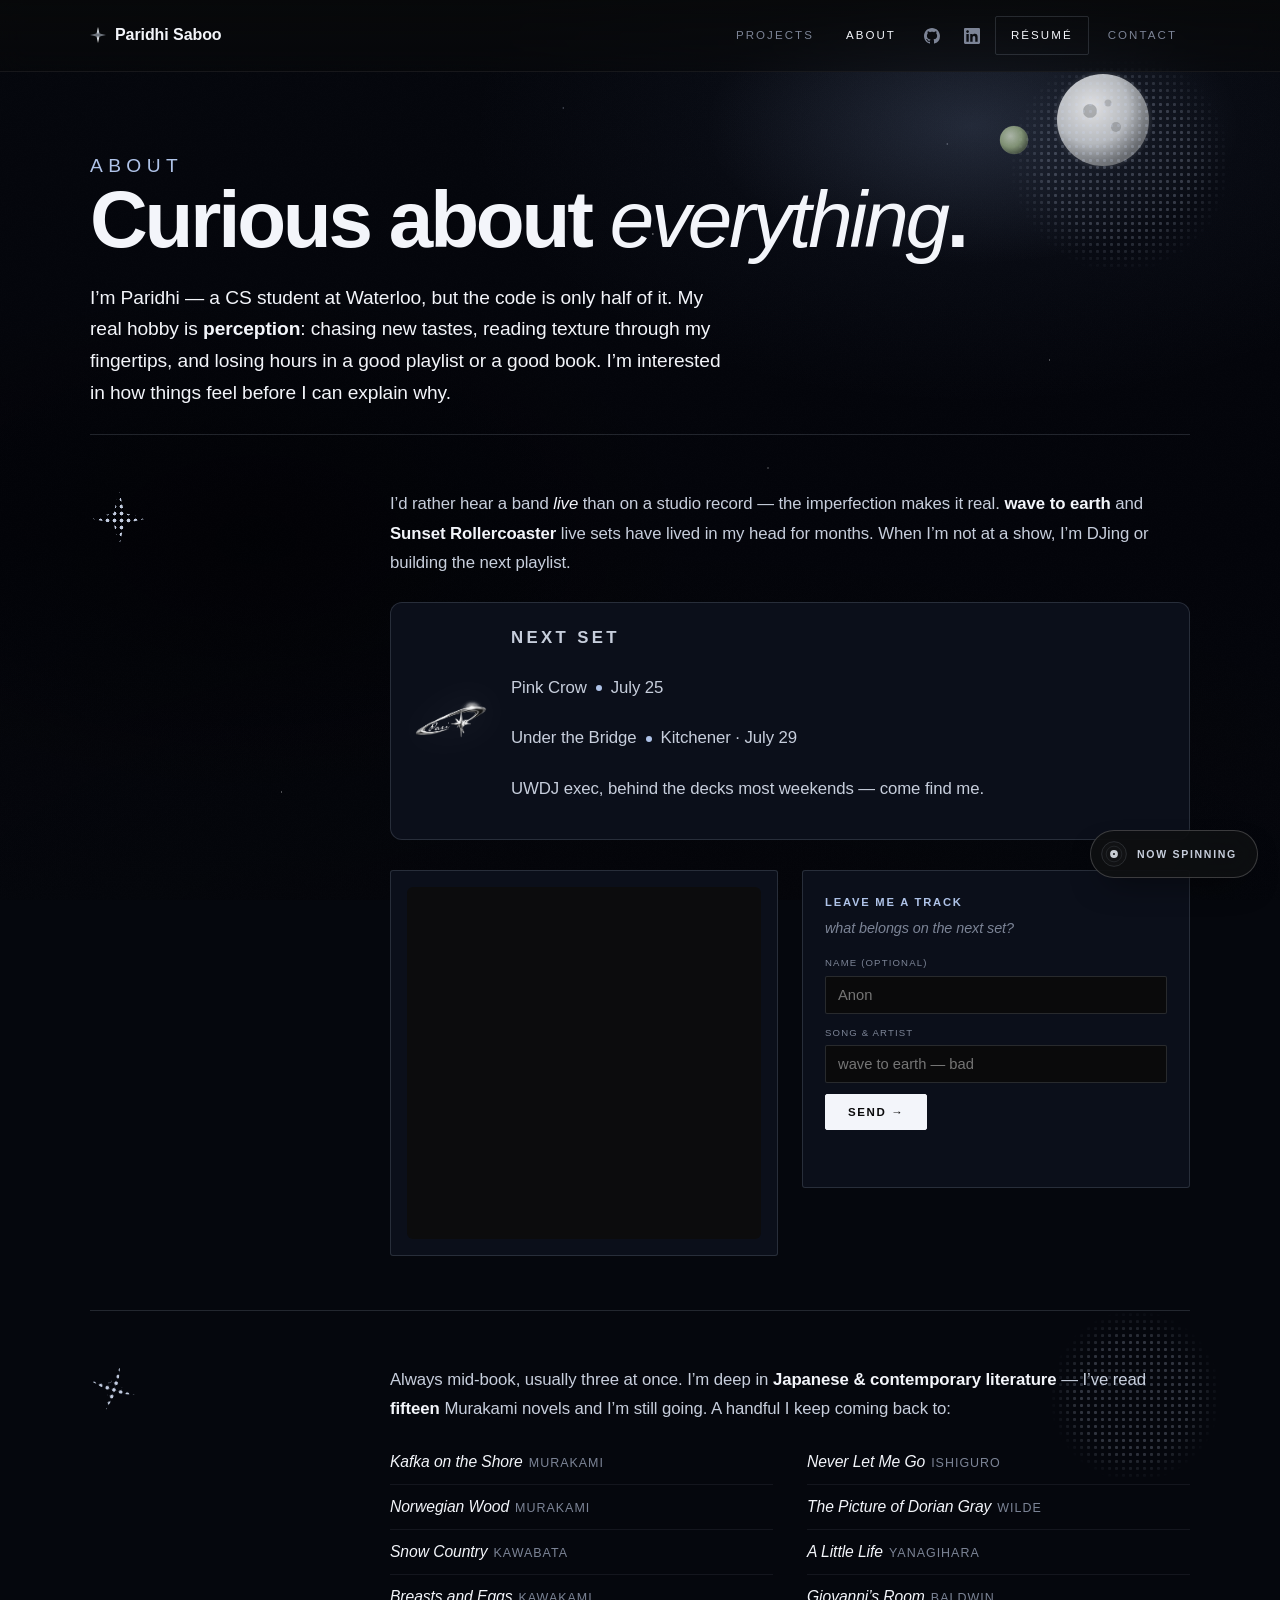
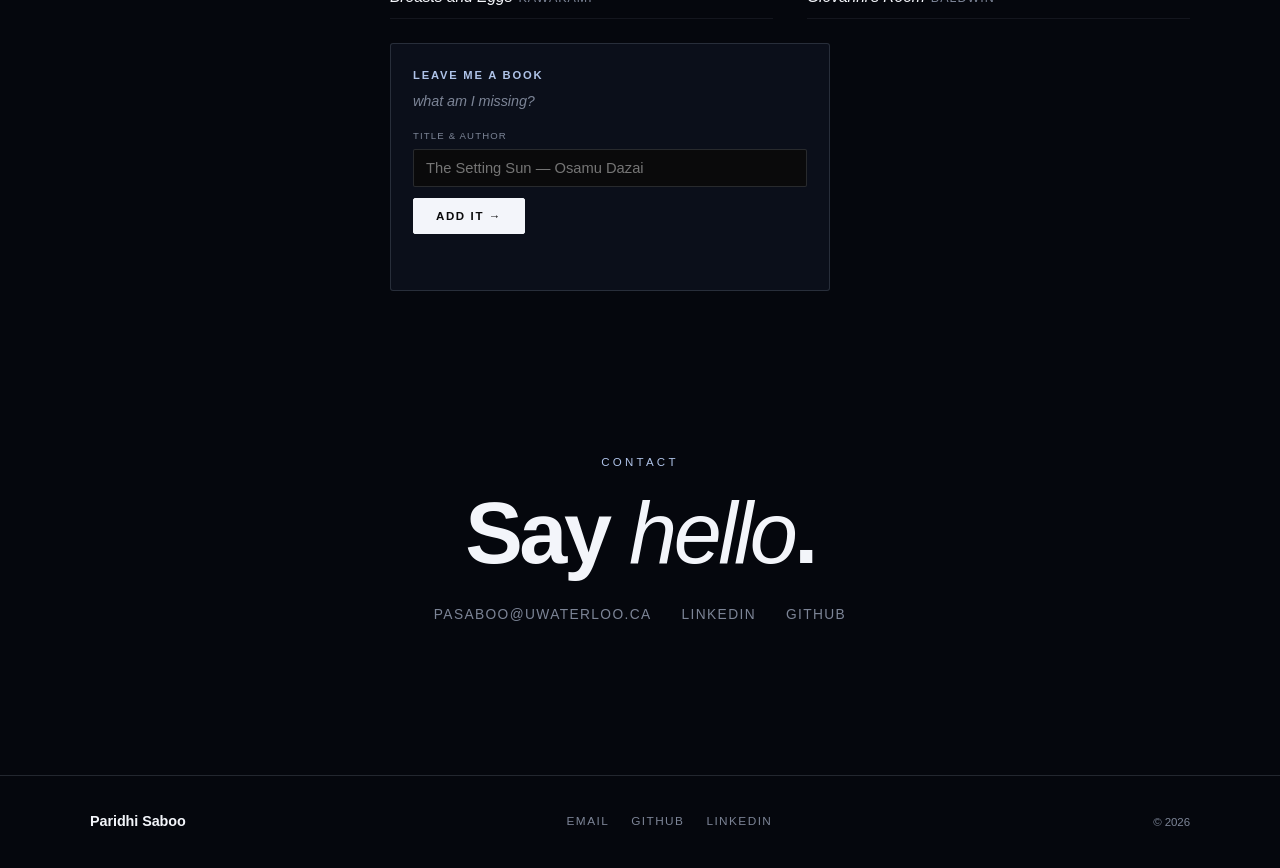
==== commit a1e86b8d: "Add GitHub/LinkedIn nav icons, second DJ gig, animated demo previews on project cards" ====
--- a/about.html
+++ b/about.html
@@ -40,7 +40,8 @@
     <nav class="nav-links">
       <a href="index.html#projects">Projects</a>
       <a href="about.html" class="active">About</a>
-      <a href="https://www.linkedin.com/in/paridhi-saboo-70a339215/" target="_blank" rel="noopener">LinkedIn</a>
+      <a href="https://github.com/paridhisaboo" target="_blank" rel="noopener" class="nav-icon" aria-label="GitHub"><svg viewBox="0 0 16 16" aria-hidden="true"><path d="M8 0C3.58 0 0 3.58 0 8c0 3.54 2.29 6.53 5.47 7.59.4.07.55-.17.55-.38 0-.19-.01-.82-.01-1.49-2.01.37-2.53-.49-2.69-.94-.09-.23-.48-.94-.82-1.13-.28-.15-.68-.52-.01-.53.63-.01 1.08.58 1.23.82.72 1.21 1.87.87 2.33.66.07-.52.28-.87.51-1.07-1.78-.2-3.64-.89-3.64-3.95 0-.87.31-1.59.82-2.15-.08-.2-.36-1.02.08-2.12 0 0 .67-.21 2.2.82.64-.18 1.32-.27 2-.27.68 0 1.36.09 2 .27 1.53-1.04 2.2-.82 2.2-.82.44 1.1.16 1.92.08 2.12.51.56.82 1.27.82 2.15 0 3.07-1.87 3.75-3.65 3.95.29.25.54.73.54 1.48 0 1.07-.01 1.93-.01 2.2 0 .21.15.46.55.38A8.013 8.013 0 0016 8c0-4.42-3.58-8-8-8z"/></svg></a>
+      <a href="https://www.linkedin.com/in/paridhi-saboo-70a339215/" target="_blank" rel="noopener" class="nav-icon" aria-label="LinkedIn"><svg viewBox="0 0 24 24" aria-hidden="true"><path d="M20.447 20.452h-3.554v-5.569c0-1.328-.027-3.037-1.852-3.037-1.853 0-2.136 1.445-2.136 2.939v5.667H9.351V9h3.414v1.561h.046c.477-.9 1.637-1.85 3.37-1.85 3.601 0 4.267 2.37 4.267 5.455v6.286zM5.337 7.433c-1.144 0-2.063-.926-2.063-2.065 0-1.138.92-2.063 2.063-2.063 1.14 0 2.064.925 2.064 2.063 0 1.139-.925 2.065-2.064 2.065zm1.782 13.019H3.555V9h3.564v11.452zM22.225 0H1.771C.792 0 0 .774 0 1.729v20.542C0 23.227.792 24 1.771 24h20.451C23.2 24 24 23.227 24 22.271V1.729C24 .774 23.2 0 22.222 0h.003z"/></svg></a>
       <a href="resume.pdf" target="_blank" rel="noopener" class="res">Résumé</a>
       <a href="mailto:pasaboo@uwaterloo.ca">Contact</a>
     </nav>
@@ -63,7 +64,8 @@
       <div class="dj-logo logo-art" role="img" aria-label="Pari's DJ logo — a chrome ring and star"></div>
       <div class="dj-info">
         <p class="dj-tag">Next set</p>
-        <p class="dj-event">Under the Bridge<span class="dot"></span>Kitchener · July 29</p>
+        <p class="dj-event">Pink Crow<span class="dot"></span>July 25</p>
+        <p class="dj-event dj-event-2">Under the Bridge<span class="dot"></span>Kitchener · July 29</p>
         <p class="dj-sub">UWDJ exec, behind the decks most weekends — come find me.</p>
       </div>
     </div>
--- a/styles.css
+++ b/styles.css
@@ -9,6 +9,8 @@
   --silver:#B9C6DE;
   --silver-glow:#E4EBFA;
   --accent:#AFC3E8;
+  --bar-green:#8BB89A;
+  --bar-red:#C98787;
   --line:rgba(220,229,250,.14);
   --line-soft:rgba(220,229,250,.07);
   --sans:"Helvetica Neue",Helvetica,Arial,sans-serif;
@@ -88,15 +90,17 @@
 .nav{position:sticky; top:0; z-index:60; backdrop-filter:blur(14px); background:linear-gradient(rgba(8,9,10,.88),rgba(8,9,10,.5)); border-bottom:1px solid var(--line-soft)}
 .nav-in{max-width:var(--maxw); margin:0 auto; padding:16px 30px; display:flex; align-items:center; justify-content:space-between}
 .wordmark{font-weight:700; font-size:1rem; display:flex; align-items:center; gap:9px}
-.nav-links{display:flex; gap:4px; align-items:center}
-.nav-links a{font-size:.72rem; font-weight:500; text-transform:uppercase; letter-spacing:.18em; color:var(--ice-dim); padding:8px 12px; transition:color .3s var(--ease)}
+.nav-links{display:flex; gap:6px; align-items:center}
+.nav-links a{font-size:.72rem; font-weight:500; text-transform:uppercase; letter-spacing:.18em; color:var(--ice-dim); padding:9px 13px; transition:color .3s var(--ease)}
 .nav-links a:hover,.nav-links a.active{color:var(--ice)}
-.nav-links a.res{color:var(--ice); border:1px solid var(--line); border-radius:2px; padding:8px 14px; transition:background .3s var(--ease), color .3s var(--ease)}
+.nav-links a.res{color:var(--ice); border:1px solid var(--line); border-radius:2px; padding:9px 15px; transition:background .3s var(--ease), color .3s var(--ease)}
 .nav-links a.res:hover{background:var(--ice); color:#0a0a0b}
-@media(max-width:560px){ .nav-in{flex-wrap:wrap; gap:10px 0} .nav-links{flex-wrap:wrap; gap:0} .nav-links a{padding:6px 9px; letter-spacing:.1em; font-size:.66rem} }
+.nav-links a.nav-icon{display:inline-flex; align-items:center; justify-content:center; padding:9px}
+.nav-links a.nav-icon svg{width:16px; height:16px; display:block; fill:currentColor}
+@media(max-width:560px){ .nav-in{flex-wrap:wrap; gap:10px 0} .nav-links{flex-wrap:wrap; gap:2px} .nav-links a{padding:6px 9px; letter-spacing:.1em; font-size:.66rem} .nav-links a.nav-icon{padding:6px} }
 
 /* buttons — magnetic, spring easing */
-.btn{display:inline-block; text-align:center; font-size:.74rem; font-weight:600; text-transform:uppercase; letter-spacing:.16em; padding:15px 28px; border:1px solid var(--ice); color:var(--ice); background:transparent; border-radius:2px; cursor:pointer; transition:transform .5s var(--ease),background .3s var(--ease),color .3s var(--ease),box-shadow .4s var(--ease); will-change:transform}
+.btn{display:inline-block; text-align:center; font-size:.74rem; font-weight:600; text-transform:uppercase; letter-spacing:.16em; padding:11px 20px; border:1px solid var(--ice); color:var(--ice); background:transparent; border-radius:2px; cursor:pointer; transition:transform .5s var(--ease),background .3s var(--ease),color .3s var(--ease),box-shadow .4s var(--ease); will-change:transform}
 .btn:hover{background:var(--ice); color:#0a0a0b}
 .btn.primary{background:var(--ice); color:#0a0a0b}
 .btn.primary:hover{background:transparent; color:var(--ice); box-shadow:0 0 26px -6px var(--silver-glow)}
@@ -115,12 +119,19 @@
 .hero-grid{position:relative; z-index:1; display:grid; grid-template-columns:1.25fr .75fr; gap:40px; align-items:center; width:100%}
 @media(max-width:900px){ .hero-grid{grid-template-columns:1fr} .hero{min-height:auto; padding-top:52px} }
 .hero .eyebrow{margin-bottom:22px}
-.hero h1{font-weight:700; font-size:clamp(3.4rem,10vw,7rem); line-height:.9; letter-spacing:-.045em; margin:0 0 26px}
+.hero h1{font-weight:700; font-size:clamp(2.8rem,7.5vw,5.6rem); line-height:.92; letter-spacing:-.045em; margin:0 0 14px}
 .hero h1 em{font-weight:300; font-style:italic}
 .hero .lede{font-size:clamp(1.05rem,2vw,1.28rem); font-weight:300; max-width:44ch; margin:0 0 16px}
+.hero-avail{display:inline-flex; align-items:center; gap:9px; font-size:.68rem; font-weight:600; text-transform:uppercase; letter-spacing:.14em; color:var(--ice-2); border:1px solid var(--line); border-radius:20px; padding:6px 14px; margin:0 0 20px}
+.hero-avail .dot{display:inline-block; width:6px; height:6px; border-radius:50%; background:var(--accent); animation:pulse 2.4s infinite}
 .hero .lede b{font-weight:700}
 .hero .sub{font-size:.98rem; color:var(--ice-dim); max-width:48ch; margin:0 0 34px}
 .hero .cta{display:flex; gap:14px; flex-wrap:wrap}
+.btn svg{width:13px; height:13px; margin-right:7px; vertical-align:-2px; fill:currentColor}
+.hero-skills{display:flex; gap:10px; flex-wrap:wrap; margin-top:16px}
+.skill-chip{display:inline-flex; align-items:center; gap:6px; font-size:.66rem; font-weight:500; text-transform:uppercase; letter-spacing:.1em; color:var(--ice-dim); border:1px solid var(--line); padding:6px 11px; border-radius:2px; transition:border-color .3s var(--ease), color .3s var(--ease)}
+.skill-chip svg{width:13px; height:13px; flex-shrink:0}
+.skill-chip:hover{color:var(--ice); border-color:var(--ice-2)}
 .hero-art{display:grid; place-items:center; min-height:300px}
 .hero-fairy-wrap{position:relative; width:280px; height:280px; display:grid; place-items:center}
 .hero-figure{position:relative; width:100%; height:100%; display:grid; place-items:center; will-change:transform}
@@ -143,17 +154,9 @@
 
 /* projects — spacious, dramatic on hover */
 .projects{margin-top:16px}
-.project{position:relative; isolation:isolate; display:grid; grid-template-columns:1.35fr .65fr; gap:56px; align-items:center; padding:84px 0; border-top:1px solid var(--line); scroll-margin-top:90px; border-radius:16px; transform:translateY(0) scale(1); box-shadow:0 0 0 rgba(0,0,0,0); transition:transform .9s var(--ease-soft), box-shadow .9s var(--ease-soft), border-top-color .6s var(--ease-soft)}
-.project::before{content:"";position:absolute; inset:-1px; z-index:0; pointer-events:none; opacity:0; border-radius:14px;
-  background:
-    radial-gradient(45px circle at var(--mx,50%) var(--my,50%), rgba(230,238,255,.2), transparent 60%),
-    radial-gradient(105px circle at var(--mx,50%) var(--my,50%), rgba(175,195,232,.11), transparent 65%),
-    radial-gradient(190px circle at var(--mx,50%) var(--my,50%), rgba(175,195,232,.06), transparent 70%),
-    radial-gradient(280px circle at var(--mx,50%) var(--my,50%), rgba(175,195,232,.03), transparent 75%);
-  transition:opacity .8s var(--ease-soft)}
-.project:hover::before{opacity:1}
-.project:hover{transform:translateY(-22px) scale(1.016); border-top-color:var(--accent); box-shadow:0 50px 90px -28px rgba(0,0,4,.75), 0 18px 34px -14px rgba(0,0,4,.55)}
-@media(max-width:820px){ .project{grid-template-columns:1fr; gap:26px; padding:52px 0} .project:hover{transform:none; box-shadow:none} }
+.project{position:relative; isolation:isolate; display:grid; grid-template-columns:1.35fr .65fr; gap:56px; align-items:center; padding:84px 0; border-top:1px solid var(--line); scroll-margin-top:90px; transition:border-top-color .4s var(--ease-soft)}
+.project:hover{border-top-color:var(--ice)}
+@media(max-width:820px){ .project{grid-template-columns:1fr; gap:26px; padding:52px 0} }
 .p-info{position:relative; z-index:1}
 .p-top{display:flex; align-items:baseline; gap:14px; margin-bottom:6px}
 .p-num{font-size:.8rem; color:var(--ice-dim); font-weight:500}
@@ -201,6 +204,71 @@
 .stat-pulse span{width:5px; height:5px; border-radius:50%; background:var(--accent); opacity:.35; animation:pulsedot 1.8s ease-in-out infinite}
 .stat-pulse span:nth-child(2){animation-delay:.2s}
 .stat-pulse span:nth-child(3){animation-delay:.4s}
+
+/* ============ project sneak-peek demos ============ */
+.p-demo{grid-column:1/-1; border:1px solid var(--line); border-radius:10px; background:var(--void-2); overflow:hidden; position:relative; z-index:1}
+.p-demo-bar{display:flex; align-items:center; gap:10px; padding:9px 14px; border-bottom:1px solid var(--line-soft)}
+.p-demo-dots{display:flex; gap:5px}
+.p-demo-dots span{width:6px; height:6px; border-radius:50%; background:var(--line)}
+.p-demo-label{font-size:.6rem; font-weight:600; text-transform:uppercase; letter-spacing:.16em; color:var(--ice-dim)}
+.p-demo-stage{position:relative; padding:22px 20px 20px; min-height:118px}
+@media(max-width:560px){ .p-demo-stage{padding:18px 14px 16px} }
+.dmv{animation-play-state:paused}
+.p-demo.play .dmv{animation-play-state:running}
+@media(prefers-reduced-motion:reduce){ .dmv{animation:none!important; opacity:1!important; transform:none!important; width:auto!important} }
+
+/* MacroLens — barcode scan sweeping into a macro readout, rotates through 3 scanned items */
+.ml-scene{display:flex; align-items:center; gap:26px; flex-wrap:wrap}
+.ml-barcode{position:relative; display:flex; align-items:flex-end; gap:3px; width:118px; height:50px; padding:5px 7px; background:var(--void); border:1px solid var(--line); border-radius:5px; overflow:hidden; flex-shrink:0}
+.ml-barcode span{flex:1; background:var(--ice-2); border-radius:1px; transition:height .6s var(--ease-soft)}
+.ml-scanline{position:absolute; left:2px; right:2px; height:2px; background:linear-gradient(90deg,transparent,var(--accent),transparent); top:4px; animation:mlscan 2.6s ease-in-out infinite}
+@keyframes mlscan{0%,100%{top:4px} 50%{top:calc(100% - 6px)}}
+.ml-readout{display:flex; flex-direction:column; gap:8px}
+.ml-nums{display:flex; gap:16px; flex-wrap:wrap}
+.ml-stat{display:block}
+.ml-stat b{display:block; font-size:.92rem; font-weight:700; color:var(--ice); transition:opacity .3s ease}
+.ml-stat small{display:block; font-size:.56rem; font-weight:500; text-transform:uppercase; letter-spacing:.1em; color:var(--ice-dim); margin-top:2px}
+.ml-item-label{font-size:.6rem; color:var(--ice-dim); text-transform:uppercase; letter-spacing:.12em; margin-bottom:8px; display:block; transition:opacity .3s ease}
+
+/* COAT — classifier confidence bars per category, cycling through example emails */
+.coat-stage{padding:20px 20px 18px}
+.coat-email{display:flex; align-items:center; gap:9px; margin-bottom:20px; padding-bottom:14px; border-bottom:1px solid var(--line-soft)}
+.coat-email-icon{width:15px; height:15px; color:var(--ice-dim); flex-shrink:0}
+.coat-email-subj{font-size:.84rem; font-style:italic; color:var(--ice-2); white-space:nowrap; overflow:hidden; text-overflow:ellipsis; transition:opacity .3s ease}
+.coat-bars{display:flex; flex-direction:column; gap:11px}
+.coat-bar-row{display:grid; grid-template-columns:64px 1fr 38px; align-items:center; gap:10px}
+.coat-bar-label{font-size:.62rem; font-weight:600; text-transform:uppercase; letter-spacing:.08em; color:var(--ice-dim); transition:color .3s ease}
+.coat-bar-track{position:relative; height:8px; border-radius:4px; background:var(--void); border:1px solid var(--line); overflow:hidden}
+.coat-bar-fill{height:100%; width:0; border-radius:4px; transition:width .8s var(--ease-soft)}
+.coat-bar-offer{background:var(--bar-green)}
+.coat-bar-interview{background:var(--accent)}
+.coat-bar-reject{background:var(--bar-red)}
+.coat-bar-pct{font-size:.72rem; font-weight:700; color:var(--ice); text-align:right; font-variant-numeric:tabular-nums; transition:opacity .3s ease}
+.coat-bar-row.winner .coat-bar-label{color:var(--ice)}
+.coat-bar-row.winner .coat-bar-track{border-color:var(--ice-2)}
+
+/* SignSpeak — landmark nodes pulsing + typewriter caption */
+.ss-stage{display:flex; align-items:center; gap:24px; flex-wrap:wrap}
+.ss-hand{width:100px; height:84px; flex-shrink:0}
+.ss-node{transform-box:fill-box; transform-origin:center; animation:ssnode 2.4s ease-in-out infinite}
+.ss-n2{animation-delay:.1s} .ss-n3{animation-delay:.3s} .ss-n4{animation-delay:.45s} .ss-n5{animation-delay:.6s} .ss-n6{animation-delay:.75s} .ss-n7{animation-delay:.9s}
+@keyframes ssnode{0%,100%{opacity:.4; transform:scale(1)} 50%{opacity:1; transform:scale(1.35)}}
+.ss-caption-wrap{border-left:1px solid var(--line); padding-left:20px}
+@media(max-width:560px){ .ss-caption-wrap{border-left:0; padding-left:0; padding-top:14px; border-top:1px solid var(--line)} }
+.ss-caption{display:inline-block; font-family:"SF Mono",Menlo,Consolas,monospace; font-size:1.05rem; letter-spacing:.06em; color:var(--ice); white-space:nowrap; min-height:1.3em}
+.ss-caption::after{content:''; display:inline-block; width:2px; height:.85em; margin-left:3px; margin-bottom:-.08em; background:var(--ice); animation:blink .9s step-end infinite; vertical-align:baseline}
+
+/* Netflix Ratings — score badges stamping onto a full row of square poster tiles */
+.nf-stage{display:grid; grid-template-columns:repeat(auto-fit,minmax(84px,1fr)); gap:10px}
+.nf-card{position:relative; aspect-ratio:1/1; border:1px solid var(--line); border-radius:5px; overflow:hidden}
+.nf-g1{background:radial-gradient(circle at 30% 20%, var(--void-3), var(--void) 75%)}
+.nf-g2{background:radial-gradient(circle at 70% 25%, rgba(175,195,232,.12), var(--void) 70%)}
+.nf-g3{background:linear-gradient(155deg, var(--void-2), var(--void))}
+.nf-g4{background:radial-gradient(circle at 50% 85%, rgba(199,206,220,.11), var(--void) 65%)}
+.nf-g5{background:linear-gradient(200deg, rgba(175,195,232,.1), var(--void-3) 55%, var(--void))}
+.nf-badge{position:absolute; left:5px; bottom:5px; font-size:.6rem; font-weight:700; padding:2px 5px; border-radius:3px; background:var(--void); border:1px solid var(--ice-2); color:var(--ice); opacity:0; transform:scale(.5) rotate(-8deg); animation:nfstamp 7s ease-in-out infinite}
+.nf-b2{animation-delay:1.1s} .nf-b3{animation-delay:2.2s} .nf-b4{animation-delay:3.3s} .nf-b5{animation-delay:4.4s} .nf-b6{animation-delay:5.5s}
+@keyframes nfstamp{0%,4%{opacity:0; transform:scale(.5) rotate(-8deg)} 8%{opacity:1; transform:scale(1.15) rotate(-3deg)} 12%,76%{opacity:1; transform:scale(1) rotate(-3deg)} 82%,100%{opacity:0; transform:scale(.7) rotate(-3deg)}}
 @keyframes pulsedot{0%,100%{opacity:.3; transform:scale(1)}50%{opacity:1; transform:scale(1.4)}}
 
 /* skills */
@@ -241,6 +309,7 @@
 .dj-info{display:flex; flex-direction:column; gap:5px}
 .dj-tag{font-size:.62rem; font-weight:600; text-transform:uppercase; letter-spacing:.2em; color:var(--accent); margin:0}
 .dj-event{font-size:1.05rem; margin:0; color:var(--ice)}
+.dj-event-2{font-size:.86rem; color:var(--ice-2); margin-top:1px}
 .dj-event .dot{display:inline-block; width:6px; height:6px; border-radius:50%; background:var(--accent); margin:0 9px; vertical-align:middle; animation:pulse 2.4s infinite}
 .dj-sub{font-size:.86rem; color:var(--ice-dim); margin:0}
 @media(max-width:600px){ .dj-row{flex-direction:column; align-items:flex-start; text-align:left} }
@@ -256,8 +325,9 @@
 .cal-grid span{font-size:.78rem; color:var(--ice-2); padding:6px 0; border-radius:5px; line-height:1}
 .cal-grid span.cal-hit{position:relative; background:var(--ice); color:#0a0d14; font-weight:800}
 .cal-hit::after{content:"";position:absolute; inset:-3px; border:1px solid var(--accent); border-radius:8px; opacity:.55; animation:pillpulse 2.6s ease-out infinite}
+.cal-grid span.cal-hit-2{border:1px solid var(--ice-2); color:var(--ice); font-weight:700}
 .gig-info{display:flex; flex-direction:column; gap:6px}
-.gig-info .dj-logo{margin-bottom:6px}
+.gig-info .dj-logo{width:108px; margin-bottom:10px}
 
 .music-row{display:grid; grid-template-columns:1fr 1fr; gap:24px; align-items:start; margin-top:22px}
 @media(max-width:700px){ .music-row{grid-template-columns:1fr} }
